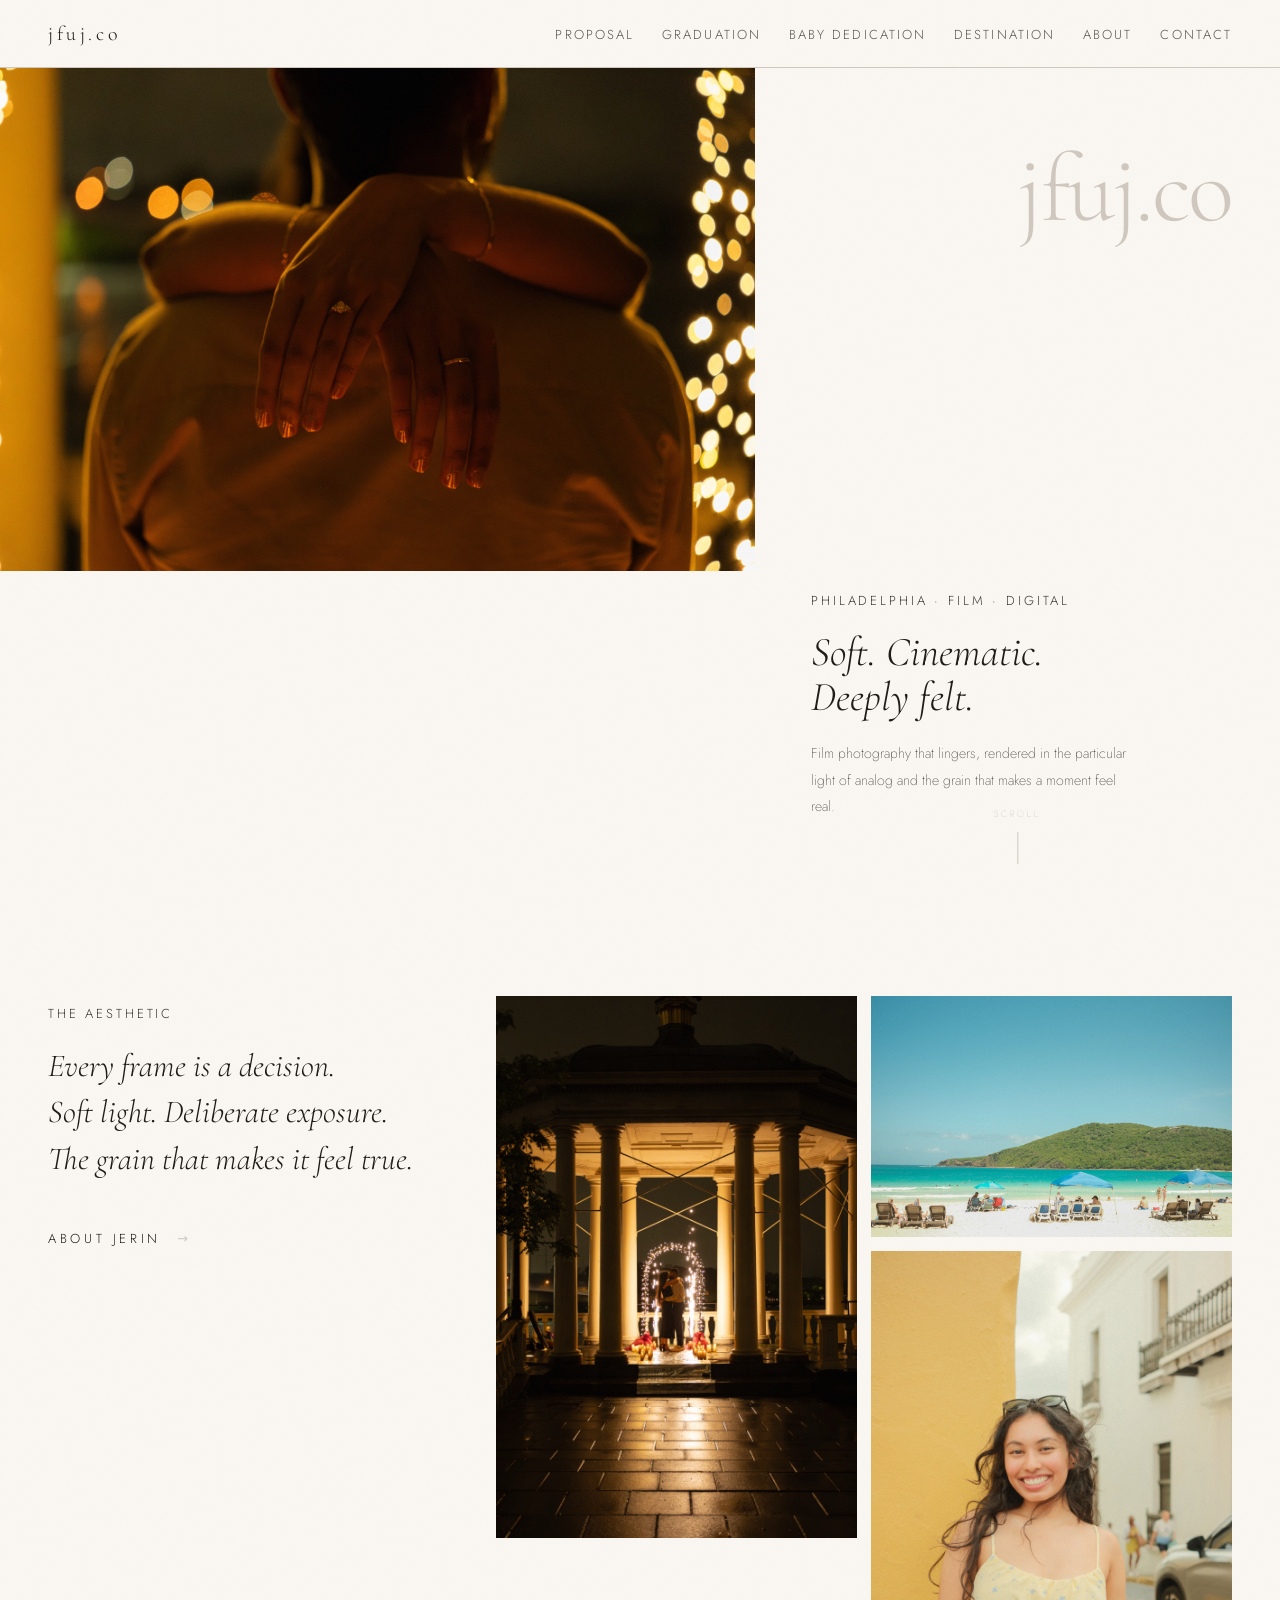
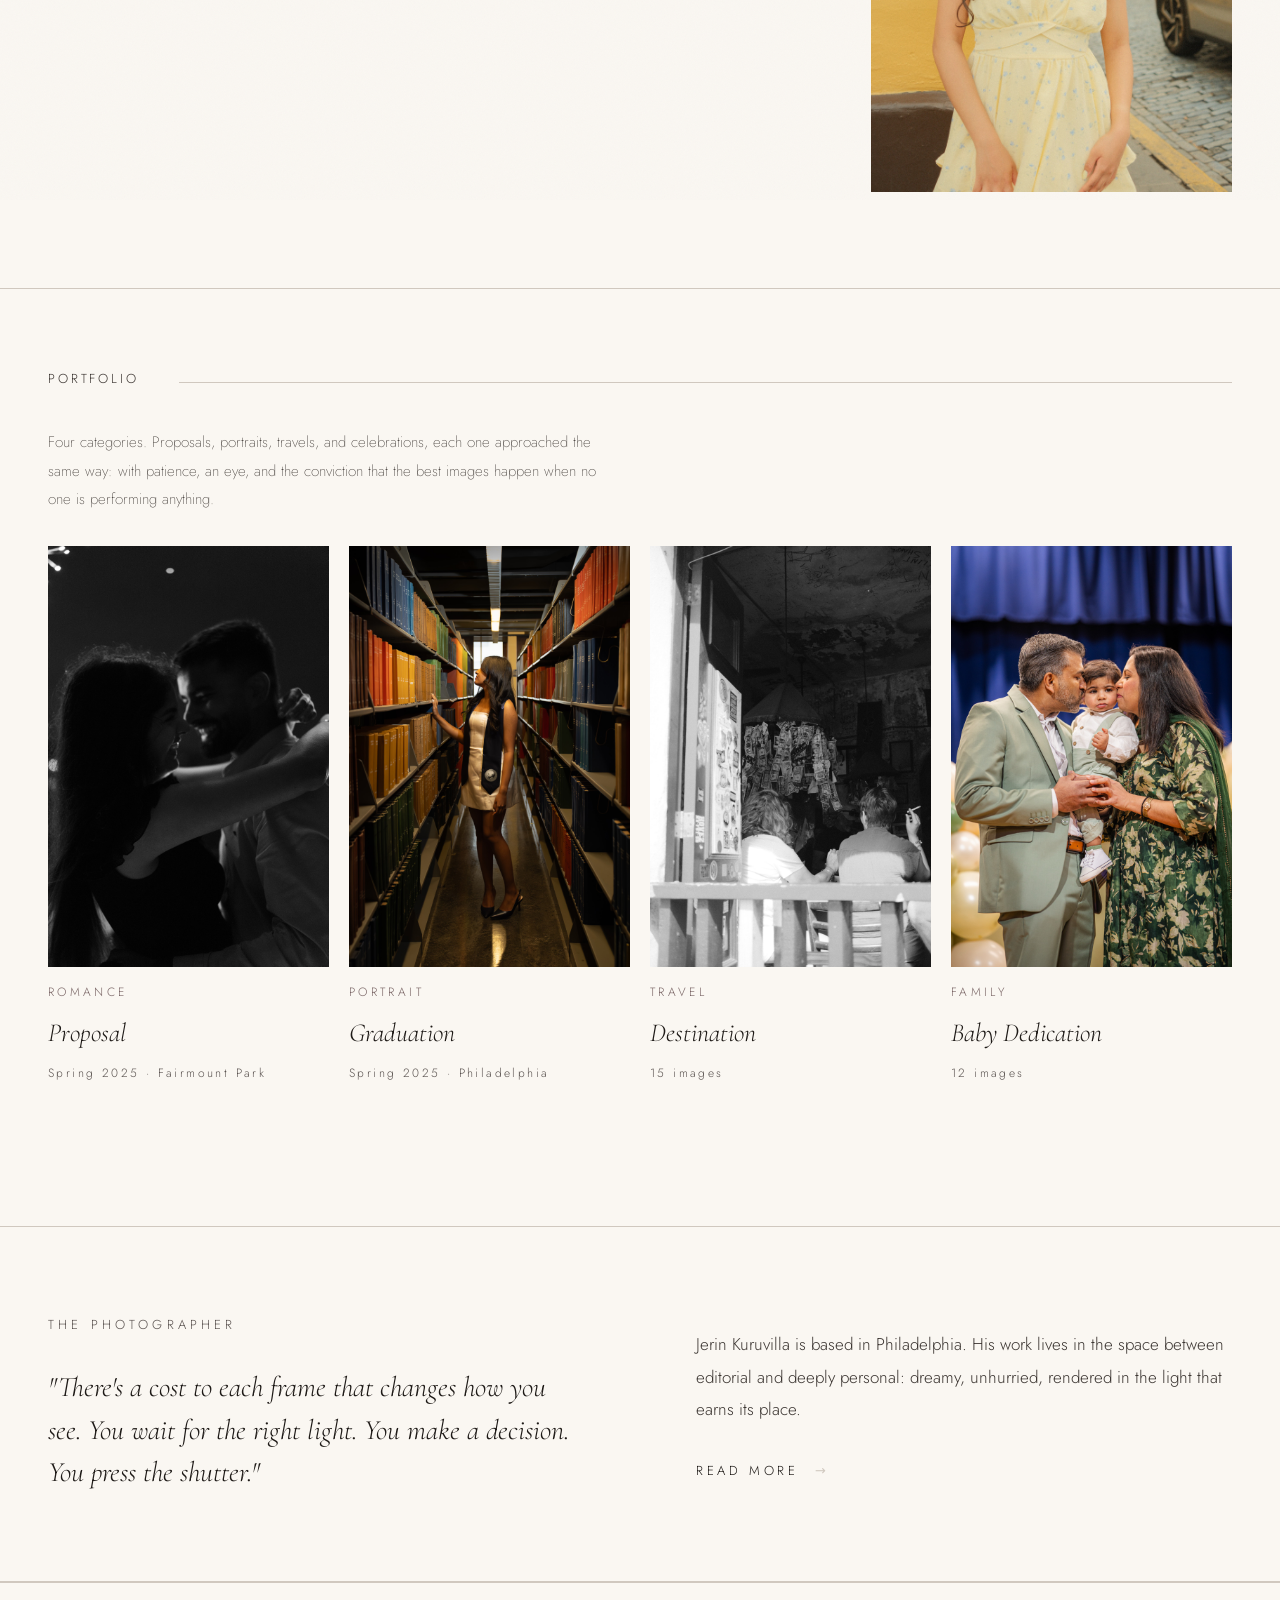
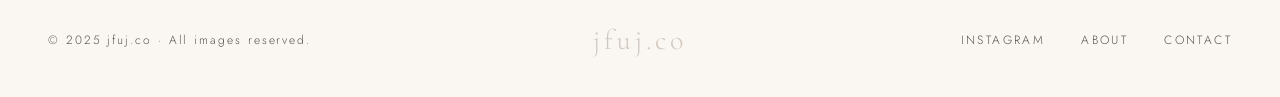
==== index.html @ 7fb25325 "SEO, responsiveness, nav order, and deployment fixes - Added meta descriptions, Open Graph, and Twit" ====
<!DOCTYPE html>
<html lang="en">
<head>
    <meta charset="UTF-8">
    <meta name="viewport" content="width=device-width, initial-scale=1.0">
    <title>Jerin Kuruvilla · Film Photographer | Philadelphia, PA</title>
    <meta name="description" content="Philadelphia film photographer specializing in proposals, graduations, and destination photography. Soft light, deliberate exposure, images that feel real.">
    <meta name="author" content="Jerin Kuruvilla">
    <meta name="google-site-verification" content="DOVpfe9RFmVkWUYlRKNhO_14vfUunu2iF62yrrr3nvA">
    <link rel="canonical" href="https://jfuj.org/">
    <!-- Open Graph -->
    <meta property="og:type" content="website">
    <meta property="og:url" content="https://jfuj.org/">
    <meta property="og:title" content="Jerin Kuruvilla · Film Photographer | Philadelphia, PA">
    <meta property="og:description" content="Philadelphia film photographer specializing in proposals, graduations, and destination photography. Soft light, deliberate exposure, images that feel real.">
    <meta property="og:image" content="https://jfuj.org/images/Portfolio/proposal/DSCF1253.jpg">
    <!-- Twitter Card -->
    <meta name="twitter:card" content="summary_large_image">
    <meta name="twitter:title" content="Jerin Kuruvilla · Film Photographer | Philadelphia, PA">
    <meta name="twitter:description" content="Philadelphia film photographer specializing in proposals, graduations, and destination photography.">
    <meta name="twitter:image" content="https://jfuj.org/images/Portfolio/proposal/DSCF1253.jpg">
    <!-- LocalBusiness Schema -->
    <script type="application/ld+json">
    {
      "@context": "https://schema.org",
      "@type": "LocalBusiness",
      "name": "jfuj — Jerin Kuruvilla Photography",
      "description": "Film photographer based in Philadelphia specializing in proposals, graduations, portraits, and destination photography.",
      "url": "https://jfuj.org",
      "image": "https://jfuj.org/images/Portfolio/proposal/DSCF1253.jpg",
      "address": {
        "@type": "PostalAddress",
        "addressLocality": "Philadelphia",
        "addressRegion": "PA",
        "addressCountry": "US"
      },
      "areaServed": ["Philadelphia", "New York City", "Pennsylvania", "New Jersey"],
      "priceRange": "$$",
      "sameAs": ["https://www.instagram.com/jfuj.co"]
    }
    </script>
    <link rel="preconnect" href="https://fonts.googleapis.com">
    <link rel="preconnect" href="https://fonts.gstatic.com" crossorigin>
    <link href="https://fonts.googleapis.com/css2?family=Cormorant+Garamond:ital,wght@0,300;0,400;1,300;1,400;1,500&family=Jost:wght@100;200;300&display=swap" rel="stylesheet">
    <link rel="stylesheet" href="style.css">
    <style>
        .home-hero {
            height: calc(100dvh - var(--nav-h));
            min-height: 560px;
            display: grid;
            grid-template-columns: 59% 41%;
            overflow: hidden;
        }

        .home-hero-img { overflow: hidden; position: relative; }

        .home-hero-img img {
            width: 100%;
            height: auto;
            display: block;
        }

        .home-hero-side {
            position: relative;
            display: flex;
            flex-direction: column;
            justify-content: flex-end;
            padding: 0 3.5rem 5rem;
            gap: 1.25rem;
            background: var(--bg);
        }

        .home-hero-ghost {
            position: absolute;
            top: 5rem; right: 3rem;
            font-family: var(--serif);
            font-weight: 300;
            font-size: clamp(4.5rem,7.5vw,7.5rem);
            line-height: .88;
            color: var(--sep);
            user-select: none;
            pointer-events: none;
            letter-spacing: -.02em;
            text-align: right;
        }

        .home-tag {
            font-family: var(--sans);
            font-weight: 300;
            font-size: .8125rem;
            letter-spacing: .22em;
            text-transform: uppercase;
            color: var(--text-mid);
        }

        .home-headline {
            font-family: var(--serif);
            font-weight: 300;
            font-style: italic;
            font-size: clamp(2rem,3.2vw,3.5rem);
            line-height: 1.1;
            color: var(--text);
        }

        .home-subline {
            font-family: var(--sans);
            font-weight: 200;
            font-size: .875rem;
            line-height: 1.9;
            color: var(--text-mid);
            max-width: 320px;
        }

        .home-hero-scroll {
            position: absolute;
            bottom: 2.25rem; left: 50%;
            transform: translateX(-50%);
            font-family: var(--sans);
            font-weight: 100;
            font-size: .5625rem;
            letter-spacing: .34em;
            text-transform: uppercase;
            color: var(--text-faint);
            display: flex;
            flex-direction: column;
            align-items: center;
            gap: .75rem;
            white-space: nowrap;
        }

        .home-hero-scroll::after {
            content: '';
            display: block;
            width: 1px; height: 2rem;
            background: var(--sep);
            animation: scrollLine 2s ease-in-out infinite;
        }

        /* Style statement band */
        .style-band {
            display: grid;
            grid-template-columns: 1fr 2fr;
            gap: 5rem;
            padding: 6rem var(--gutter);
            border-bottom: 1px solid var(--sep);
        }

        .style-band-left {
            display: flex;
            flex-direction: column;
            gap: 1.25rem;
            padding-top: .5rem;
        }

        .style-band-label {
            font-family: var(--sans);
            font-weight: 300;
            font-size: .8125rem;
            letter-spacing: .22em;
            text-transform: uppercase;
            color: var(--text-mid);
        }

        .style-band-statement {
            font-family: var(--serif);
            font-weight: 300;
            font-style: italic;
            font-size: clamp(1.5rem,2.5vw,2.375rem);
            line-height: 1.45;
            color: var(--text);
        }

        .style-band-right {
            display: grid;
            grid-template-columns: 1fr 1fr;
            grid-template-rows: auto auto;
            gap: .875rem;
        }

        .style-band-img { overflow: hidden; cursor: pointer; }

        .style-band-img img {
            width: 100%;
            height: auto;
            display: block;
            transition: transform 1.8s cubic-bezier(.25,.46,.45,.94);
        }

        .style-band-img:hover img {
            transform: scale(1.03);
        }

        .style-band-img-tall { grid-row: 1/3; }
        .style-band-img-sq   { }

        /* Section heading */
        .section-heading {
            display: flex;
            align-items: baseline;
            gap: 2.5rem;
            padding: 5rem var(--gutter) 2.5rem;
        }

        .section-heading-label {
            font-family: var(--sans);
            font-weight: 300;
            font-size: .8125rem;
            letter-spacing: .22em;
            text-transform: uppercase;
            color: var(--text-mid);
            flex-shrink: 0;
        }

        .section-heading-rule { flex: 1; height: 1px; background: var(--sep); }

        .portfolio-intro {
            padding: 0 var(--gutter) 2rem;
        }

        .portfolio-intro p {
            font-family: var(--sans);
            font-weight: 200;
            font-size: .9375rem;
            line-height: 1.9;
            color: var(--text-mid);
            max-width: 560px;
        }

        @media (max-width: 960px) {
            .home-hero { grid-template-columns: 1fr; grid-template-rows: 58dvh auto; height: auto; min-height: auto; }
            .home-hero-ghost, .home-hero-scroll { display: none; }
            .home-hero-side { padding: 2.5rem 2rem 3rem; position: static; }
            .style-band { grid-template-columns: 1fr; gap: 2rem; padding: 4rem var(--gutter); }
            .style-band-right { grid-template-columns: 1fr 1fr; gap: .5rem; }
            .style-band-img-tall { grid-row: auto; }
            .section-heading { padding: 3rem var(--gutter) 1.5rem; }
            .portfolio-intro { padding: 0 var(--gutter) 1.25rem; }
            .portfolio-grid { padding: 0 var(--gutter) 4rem; }
        }

        @media (max-width: 600px) {
            .home-hero { grid-template-rows: 55dvh auto; }
            .style-band-right { grid-template-columns: 1fr; }
            .style-band-statement { font-size: clamp(1.25rem, 5vw, 1.75rem); }
            .section-heading { padding: 2rem var(--gutter) 1rem; gap: 1.25rem; }
            .portfolio-intro { padding: 0 var(--gutter) 1rem; }
        }
    </style>
</head>
<body>

<div class="grain" aria-hidden="true"></div>

<!-- Mobile nav overlay -->
<div class="nav-overlay" id="navOverlay" aria-hidden="true">
    <a href="index.html">Home</a>
    <a href="proposal-ryan-anusha.html">Proposal</a>
    <a href="graduation-sara.html">Graduation</a>
    <a href="blog-baby-dedication.html">Baby Dedication</a>
    <a href="blog-destination.html">Destination</a>
    <a href="about.html">About</a>
    <a href="contact.html">Contact</a>
</div>

<div class="page">

    <!-- NAV -->
    <nav class="nav" aria-label="Site navigation">
        <a href="index.html" class="nav-logo">jfuj.co</a>
        <ul class="nav-links">
            <li><a href="proposal-ryan-anusha.html">Proposal</a></li>
            <li><a href="graduation-sara.html">Graduation</a></li>
            <li><a href="blog-baby-dedication.html">Baby Dedication</a></li>
            <li><a href="blog-destination.html">Destination</a></li>
            <li><a href="about.html">About</a></li>
            <li><a href="contact.html">Contact</a></li>
        </ul>
        <button class="nav-hamburger" id="hamburger" aria-label="Open menu" aria-expanded="false">
            <span></span><span></span><span></span>
        </button>
    </nav>

    <main>

        <!-- HERO -->
        <section class="home-hero">
            <div class="home-hero-img">
                <img
                    src="images/Portfolio/proposal/DSCF1253.jpg"
                    alt="Soft cinematic film photography by jfuj"
                    loading="eager"
                >
            </div>
            <div class="home-hero-side">
                <div class="home-hero-ghost" aria-hidden="true">jfuj.co</div>
                <span class="home-tag">Philadelphia · Film · Digital</span>
                <h1 class="home-headline">
                    Soft. Cinematic.<br>
                    Deeply felt.
                </h1>
                <p class="home-subline">
                    Film photography that lingers, rendered in the particular light of analog and the grain that makes a moment feel real.
                </p>
                <div class="home-hero-scroll" aria-hidden="true">Scroll</div>
            </div>
        </section>

        <!-- STYLE STATEMENT -->
        <section class="style-band reveal">
            <div class="style-band-left">
                <span class="style-band-label">The Aesthetic</span>
                <p class="style-band-statement">
                    Every frame is a decision.<br>
                    Soft light. Deliberate exposure.<br>
                    The grain that makes it feel true.
                </p>
                <div style="margin-top: 1.5rem;">
                    <a href="about.html" class="about-strip-cta">About Jerin</a>
                </div>
            </div>
            <div class="style-band-right">
                <div class="style-band-img style-band-img-tall">
                    <img src="images/Portfolio/proposal/DSCF0479.jpg" alt="Soft cinematic portrait" loading="lazy">
                </div>
                <div class="style-band-img style-band-img-sq">
                    <img src="images/Portfolio/Destination/DSCF8646.jpg" alt="Film grain portrait" loading="lazy">
                </div>
                <div class="style-band-img style-band-img-sq">
                    <img src="images/Portfolio/Destination/DSCF8215.jpg" alt="Destination photography" loading="lazy">
                </div>
            </div>
        </section>

        <!-- PORTFOLIO GRID -->
        <div class="section-heading reveal">
            <span class="section-heading-label">Portfolio</span>
            <div class="section-heading-rule"></div>
        </div>

        <div class="portfolio-intro reveal">
            <p>Four categories. Proposals, portraits, travels, and celebrations, each one approached the same way: with patience, an eye, and the conviction that the best images happen when no one is performing anything.</p>
        </div>

        <div class="portfolio-grid" id="stories">
            <a href="proposal-ryan-anusha.html" class="portfolio-card reveal">
                <div class="portfolio-card-img">
                    <img src="images/Portfolio/proposal/DSCF0677.jpg" alt="Proposal, Ryan and Anusha" loading="lazy">
                </div>
                <span class="portfolio-card-label">Romance</span>
                <span class="portfolio-card-name">Proposal</span>
                <span class="portfolio-card-count">Spring 2025 · Fairmount Park</span>
            </a>
            <a href="graduation-sara.html" class="portfolio-card reveal">
                <div class="portfolio-card-img">
                    <img src="images/Portfolio/graduation/DSCF9671.jpg" alt="Graduation, Sara" loading="lazy">
                </div>
                <span class="portfolio-card-label">Portrait</span>
                <span class="portfolio-card-name">Graduation</span>
                <span class="portfolio-card-count">Spring 2025 · Philadelphia</span>
            </a>
            <a href="blog-destination.html" class="portfolio-card reveal">
                <div class="portfolio-card-img">
                    <img src="images/Portfolio/Destination/DSCF8236.jpg" alt="Destination photography" loading="lazy">
                </div>
                <span class="portfolio-card-label">Travel</span>
                <span class="portfolio-card-name">Destination</span>
                <span class="portfolio-card-count">15 images</span>
            </a>
            <a href="blog-baby-dedication.html" class="portfolio-card reveal">
                <div class="portfolio-card-img">
                    <img src="images/Portfolio/Baby%20Dedication/DSC09281.jpg" alt="Baby Dedication" loading="lazy">
                </div>
                <span class="portfolio-card-label">Family</span>
                <span class="portfolio-card-name">Baby Dedication</span>
                <span class="portfolio-card-count">12 images</span>
            </a>
        </div>

        <!-- ABOUT STRIP -->
        <div class="about-strip reveal">
            <div class="about-strip-left">
                <span class="about-strip-eyebrow">The Photographer</span>
                <p class="about-strip-quote">
                    "There's a cost to each frame that changes how you see. You wait for the right light. You make a decision. You press the shutter."
                </p>
            </div>
            <div class="about-strip-right">
                <p class="about-strip-body">
                    Jerin Kuruvilla is based in Philadelphia. His work lives in the space between editorial and deeply personal: dreamy, unhurried, rendered in the light that earns its place.
                </p>
                <a href="about.html" class="about-strip-cta">Read more</a>
            </div>
        </div>

    </main>

    <!-- FOOTER -->
    <footer>
        <span class="footer-copy">© 2025 jfuj.co · All images reserved.</span>
        <a href="index.html" class="footer-wordmark">jfuj.co</a>
        <div class="footer-links">
            <a href="https://www.instagram.com/jfuj.co" target="_blank" rel="noopener">Instagram</a>
            <a href="about.html">About</a>
            <a href="contact.html">Contact</a>
        </div>
    </footer>

</div><!-- /.page -->

<script>
    const hamburger = document.getElementById('hamburger');
    const overlay   = document.getElementById('navOverlay');
    hamburger.addEventListener('click', () => {
        const open = hamburger.classList.toggle('open');
        overlay.classList.toggle('open', open);
        hamburger.setAttribute('aria-expanded', open);
        overlay.setAttribute('aria-hidden', !open);
        document.body.style.overflow = open ? 'hidden' : '';
    });
    overlay.querySelectorAll('a').forEach(a => a.addEventListener('click', () => {
        hamburger.classList.remove('open');
        overlay.classList.remove('open');
        hamburger.setAttribute('aria-expanded', false);
        overlay.setAttribute('aria-hidden', true);
        document.body.style.overflow = '';
    }));

    const reveals = document.querySelectorAll('.reveal');
    const observer = new IntersectionObserver(
        entries => entries.forEach(e => {
            if (e.isIntersecting) { e.target.classList.add('visible'); observer.unobserve(e.target); }
        }),
        { threshold: 0.06 }
    );
    reveals.forEach(el => observer.observe(el));

</script>

</body>
</html>
---- style.css ----
/* ════════════════════════════════════════════
   jfuj.co — Shared Stylesheet
   ════════════════════════════════════════════ */

/* ─── Reset ─── */
*, *::before, *::after { box-sizing: border-box; margin: 0; padding: 0; }

/* ─── Tokens ─── */
:root {
    --bg:         #FAF7F2;
    --text:       #1E1A17;
    --text-mid:   #3D3733;
    --text-faint: #5A5350;
    --mauve:      #7A6666;
    --sage:       #A4B09C;
    --sep:        #D0C8BF;
    --serif:      'Cormorant Garamond', Georgia, serif;
    --sans:       'Jost', system-ui, sans-serif;
    --gutter:     3rem;
    --nav-h:      68px;
}

/* ─── Base ─── */
html { scroll-behavior: smooth; }

body {
    background: var(--bg);
    color: var(--text);
    font-family: var(--sans);
    font-weight: 300;
    -webkit-font-smoothing: antialiased;
    overflow-x: hidden;
    min-height: 100dvh;
    display: flex;
    flex-direction: column;
}

img  { display: block; max-width: 100%; }
a    { color: inherit; text-decoration: none; }
main { flex: 1; }

/* ─── Film grain ─── */
.grain {
    position: fixed;
    inset: -100%;
    width: 300%; height: 300%;
    pointer-events: none;
    z-index: 9000;
    opacity: 0.03;
    background-image: url("data:image/svg+xml,%3Csvg xmlns='http://www.w3.org/2000/svg' width='300' height='300'%3E%3Cfilter id='n'%3E%3CfeTurbulence type='fractalNoise' baseFrequency='0.78' numOctaves='4' stitchTiles='stitch'/%3E%3C/filter%3E%3Crect width='300' height='300' filter='url(%23n)'/%3E%3C/svg%3E");
    background-size: 180px 180px;
    animation: grain .7s steps(2) infinite;
}

@keyframes grain {
    0%   { transform: translate(0, 0); }
    25%  { transform: translate(-4%, -3%); }
    50%  { transform: translate(3%, 4%); }
    75%  { transform: translate(-2%, 3%); }
    100% { transform: translate(4%, -2%); }
}

/* ─── Page entrance ─── */
.page {
    animation: rise 1.2s cubic-bezier(.16,1,.3,1) both;
    padding-top: var(--nav-h);
}

@keyframes rise {
    from { opacity: 0; transform: translateY(12px); }
    to   { opacity: 1; transform: translateY(0); }
}

/* ─── Scroll reveal ─── */
.reveal {
    opacity: 0;
    transform: translateY(24px);
    transition: opacity .9s ease, transform .9s cubic-bezier(.16,1,.3,1);
}
.reveal.visible { opacity: 1; transform: translateY(0); }

/* ═══════════════════════════════════
   NAVIGATION
═══════════════════════════════════ */
.nav {
    position: fixed;
    top: 0; left: 0; right: 0;
    height: var(--nav-h);
    z-index: 500;
    display: flex;
    align-items: center;
    justify-content: space-between;
    padding: 0 var(--gutter);
    background: var(--bg);
    border-bottom: 1px solid var(--sep);
}

.nav-logo {
    font-family: var(--serif);
    font-weight: 300;
    font-size: 1.25rem;
    letter-spacing: .18em;
    color: var(--text);
    z-index: 510;
    position: relative;
}

.nav-links {
    display: flex;
    gap: 1.75rem;
    list-style: none;
}

.nav-links a {
    font-family: var(--sans);
    font-weight: 300;
    font-size: .8125rem;
    letter-spacing: .16em;
    text-transform: uppercase;
    color: var(--text-faint);
    transition: color .4s ease;
}

.nav-links a:hover,
.nav-links a[aria-current="page"] { color: var(--text); }

/* Hamburger */
.nav-hamburger {
    display: none;
    flex-direction: column;
    gap: 5px;
    cursor: pointer;
    background: none;
    border: none;
    padding: 10px;
    margin: -6px;
    z-index: 510;
    position: relative;
    min-width: 44px;
    min-height: 44px;
    justify-content: center;
    align-items: center;
}

.nav-hamburger span {
    display: block;
    width: 24px;
    height: 1.5px;
    background: var(--text-mid);
    transition: all .45s cubic-bezier(.16,1,.3,1);
    transform-origin: center;
}

.nav-hamburger.open span:nth-child(1) { transform: translateY(6.5px) rotate(45deg); }
.nav-hamburger.open span:nth-child(2) { opacity: 0; transform: scaleX(0); }
.nav-hamburger.open span:nth-child(3) { transform: translateY(-6.5px) rotate(-45deg); }

/* Mobile overlay */
.nav-overlay {
    position: fixed;
    inset: 0;
    background: var(--bg);
    z-index: 450;
    display: flex;
    flex-direction: column;
    justify-content: center;
    align-items: center;
    gap: 2.5rem;
    opacity: 0;
    pointer-events: none;
    transition: opacity .5s ease;
}

.nav-overlay.open { opacity: 1; pointer-events: all; }

.nav-overlay a {
    font-family: var(--serif);
    font-weight: 300;
    font-style: italic;
    font-size: clamp(2rem,7vw,3rem);
    color: var(--text-mid);
    transition: color .4s ease;
    letter-spacing: .02em;
}

.nav-overlay a:hover { color: var(--text); }

/* ═══════════════════════════════════
   SHARED COMPONENTS
═══════════════════════════════════ */

/* Divider */
.divider {
    display: flex;
    align-items: center;
    gap: 2rem;
    padding: 5rem var(--gutter);
}

.divider-rule { flex: 1; height: 1px; background: var(--sep); }

.divider-label {
    font-family: var(--sans);
    font-weight: 300;
    font-size: .8125rem;
    letter-spacing: .32em;
    text-transform: uppercase;
    color: var(--text-faint);
    flex-shrink: 0;
}

/* Footer */
footer {
    padding: 2.5rem var(--gutter);
    display: grid;
    grid-template-columns: 1fr auto 1fr;
    align-items: center;
    border-top: 1px solid var(--sep);
}

.footer-copy {
    font-family: var(--sans);
    font-weight: 300;
    font-size: .75rem;
    letter-spacing: .16em;
    color: var(--text-faint);
}

.footer-wordmark {
    font-family: var(--serif);
    font-weight: 300;
    font-size: 1.75rem;
    letter-spacing: .14em;
    color: var(--sep);
    text-align: center;
}

.footer-links {
    display: flex;
    justify-content: flex-end;
    gap: 2.25rem;
}

.footer-links a {
    font-family: var(--sans);
    font-weight: 300;
    font-size: .75rem;
    letter-spacing: .2em;
    text-transform: uppercase;
    color: var(--text-faint);
    transition: color .4s ease;
    padding: .5rem .25rem;
    margin: -.5rem -.25rem;
}

.footer-links a:hover { color: var(--text-mid); }

/* ═══════════════════════════════════
   HOME — HERO
═══════════════════════════════════ */
.hero {
    height: calc(100dvh - var(--nav-h));
    min-height: 540px;
    display: grid;
    grid-template-columns: 59% 41%;
}

.hero-img { overflow: hidden; position: relative; }

.hero-img img {
    width: 100%;
    height: auto;
    display: block;
}

.hero-side {
    position: relative;
    display: flex;
    flex-direction: column;
    justify-content: flex-end;
    padding: 0 3.5rem 4.5rem;
    gap: 1rem;
}

.hero-ghost {
    position: absolute;
    top: 5.5rem; right: 3rem;
    font-family: var(--serif);
    font-weight: 300;
    font-size: clamp(5rem,8vw,8rem);
    line-height: .85;
    color: var(--sep);
    user-select: none;
    pointer-events: none;
    letter-spacing: -.02em;
    text-align: right;
}

.hero-ghost small {
    display: block;
    font-family: var(--sans);
    font-weight: 300;
    font-size: .75rem;
    letter-spacing: .24em;
    text-transform: uppercase;
    color: var(--text-faint);
    margin-top: .625rem;
    text-align: right;
}

.hero-eyebrow {
    font-family: var(--sans);
    font-weight: 300;
    font-size: .8125rem;
    letter-spacing: .28em;
    text-transform: uppercase;
    color: var(--text-faint);
}

.hero-title {
    font-family: var(--serif);
    font-weight: 300;
    font-style: italic;
    font-size: clamp(2.25rem,3.5vw,3.75rem);
    line-height: 1.08;
    color: var(--text);
}

.hero-caption {
    font-family: var(--sans);
    font-weight: 300;
    font-size: .8125rem;
    letter-spacing: .22em;
    text-transform: uppercase;
    color: var(--text-faint);
    line-height: 2.1;
}

/* Animated scroll indicator */
.hero-scroll {
    position: absolute;
    bottom: 2.5rem; left: 50%;
    transform: translateX(-50%);
    font-family: var(--sans);
    font-weight: 300;
    font-size: .75rem;
    letter-spacing: .28em;
    text-transform: uppercase;
    color: var(--text-faint);
    display: flex;
    flex-direction: column;
    align-items: center;
    gap: .75rem;
}

.hero-scroll::after {
    content: '';
    display: block;
    width: 1px; height: 2rem;
    background: var(--sep);
    animation: scrollLine 2s ease-in-out infinite;
}

@keyframes scrollLine {
    0%   { transform: scaleY(0); transform-origin: top; }
    49%  { transform: scaleY(1); transform-origin: top; }
    50%  { transform: scaleY(1); transform-origin: bottom; }
    100% { transform: scaleY(0); transform-origin: bottom; }
}

/* ═══════════════════════════════════
   HOME — EDITORIAL GRID
═══════════════════════════════════ */
.editorial { padding: 0 var(--gutter) 8rem; }

.ed-grid {
    display: grid;
    grid-template-columns: repeat(12, 1fr);
    grid-template-rows: auto auto;
    gap: 1rem;
    align-items: stretch;
}

.ed-img {
    overflow: hidden;
    cursor: pointer;
}

.ed-img img {
    width: 100%;
    height: auto;
    display: block;
    transition: transform 1.8s cubic-bezier(.25,.46,.45,.94);
}

.ed-img:hover img {
    transform: scale(1.03);
}

.ed-a { grid-column: 1/9;  grid-row: 1; }
.ed-b { grid-column: 9/13; grid-row: 1/3; }
.ed-c { grid-column: 5/9;  grid-row: 2; }

.ed-text {
    grid-column: 1/5;
    grid-row: 2;
    display: flex;
    flex-direction: column;
    justify-content: center;
    padding: 2rem 2.5rem 2rem 0;
}

.ed-label {
    font-family: var(--sans);
    font-weight: 300;
    font-size: .8125rem;
    letter-spacing: .3em;
    text-transform: uppercase;
    color: var(--mauve);
    margin-bottom: 1.125rem;
}

.ed-title {
    font-family: var(--serif);
    font-weight: 300;
    font-style: italic;
    font-size: 1.875rem;
    line-height: 1.3;
    color: var(--text);
    margin-bottom: 1.125rem;
}

.ed-body {
    font-family: var(--sans);
    font-weight: 300;
    font-size: 1rem;
    line-height: 1.9;
    color: var(--text-mid);
}

/* ═══════════════════════════════════
   HOME — STORIES
═══════════════════════════════════ */
.stories { padding: 0 var(--gutter) 9rem; }

.stories-grid {
    display: grid;
    grid-template-columns: 1fr 1fr;
    gap: 4rem;
    align-items: start;
}

.story-card {
    display: flex;
    flex-direction: column;
    gap: 1.25rem;
}

.story-card-img {
    overflow: hidden;
    position: relative;
}

.story-card-img img {
    width: 100%;
    height: auto;
    display: block;
    transition: transform 1.8s cubic-bezier(.25,.46,.45,.94);
}

.story-card:hover .story-card-img img { transform: scale(1.04); }

.story-card-meta {
    display: flex;
    justify-content: space-between;
    align-items: baseline;
    padding-top: .25rem;
}

.story-card-cat {
    font-family: var(--sans);
    font-weight: 300;
    font-size: .8125rem;
    letter-spacing: .28em;
    text-transform: uppercase;
    color: var(--mauve);
}

.story-card-date {
    font-family: var(--sans);
    font-weight: 300;
    font-size: .8125rem;
    letter-spacing: .16em;
    color: var(--text-faint);
}

.story-card-title {
    font-family: var(--serif);
    font-weight: 300;
    font-style: italic;
    font-size: 2rem;
    line-height: 1.2;
    color: var(--text);
}

.story-card-excerpt {
    font-family: var(--sans);
    font-weight: 300;
    font-size: 1rem;
    line-height: 1.9;
    color: var(--text-mid);
}

.story-card-link {
    font-family: var(--sans);
    font-weight: 300;
    font-size: .8125rem;
    letter-spacing: .24em;
    text-transform: uppercase;
    color: var(--text-faint);
    display: inline-flex;
    align-items: center;
    gap: .625rem;
    margin-top: .25rem;
    transition: color .5s ease;
}

.story-card-link::after {
    content: '→';
    font-size: .875rem;
    transition: transform .5s cubic-bezier(.25,.46,.45,.94);
}

.story-card:hover .story-card-link { color: var(--text-mid); }
.story-card:hover .story-card-link::after { transform: translateX(5px); }

/* ═══════════════════════════════════
   HOME — ABOUT STRIP
═══════════════════════════════════ */
.about-strip {
    border-top: 1px solid var(--sep);
    border-bottom: 1px solid var(--sep);
    display: grid;
    grid-template-columns: 1fr 1fr;
    gap: 7rem;
    padding: 5.5rem var(--gutter);
}

.about-strip-left {
    display: flex;
    flex-direction: column;
    justify-content: center;
}

.about-strip-eyebrow {
    font-family: var(--sans);
    font-weight: 300;
    font-size: .8125rem;
    letter-spacing: .32em;
    text-transform: uppercase;
    color: var(--text-faint);
    margin-bottom: 2rem;
}

.about-strip-quote {
    font-family: var(--serif);
    font-weight: 300;
    font-style: italic;
    font-size: clamp(1.5rem,2.2vw,2.25rem);
    line-height: 1.5;
    color: var(--text);
}

.about-strip-right {
    display: flex;
    flex-direction: column;
    justify-content: center;
    gap: 2.25rem;
}

.about-strip-body {
    font-family: var(--sans);
    font-weight: 300;
    font-size: 1.0625rem;
    line-height: 1.9;
    color: var(--text-mid);
}

.about-strip-cta {
    font-family: var(--sans);
    font-weight: 300;
    font-size: .8125rem;
    letter-spacing: .28em;
    text-transform: uppercase;
    color: var(--text);
    display: inline-flex;
    align-items: center;
    gap: 1rem;
    transition: gap .6s cubic-bezier(.25,.46,.45,.94);
}

.about-strip-cta::after {
    content: '→';
    letter-spacing: 0;
    color: var(--sep);
    transition: color .5s ease;
}

.about-strip-cta:hover { gap: 1.5rem; }
.about-strip-cta:hover::after { color: var(--text-faint); }

/* ═══════════════════════════════════
   STORY PAGE
═══════════════════════════════════ */

/* Hero */
.story-hero {
    overflow: hidden;
    position: relative;
}

.story-hero img {
    width: 100%;
    height: auto;
    display: block;
}

.story-hero::after {
    content: '';
    position: absolute;
    inset: 0;
    background: linear-gradient(to bottom, transparent 45%, rgba(28,23,19,.5) 100%);
    pointer-events: none;
}

.story-hero-overlay {
    position: absolute;
    bottom: 0; left: 0; right: 0;
    z-index: 2;
    padding: var(--gutter) var(--gutter) 3rem;
    display: flex;
    justify-content: space-between;
    align-items: flex-end;
    gap: 2rem;
}

.story-hero-title {
    font-family: var(--serif);
    font-weight: 300;
    font-style: italic;
    font-size: clamp(2.5rem,5vw,4.75rem);
    line-height: 1.08;
    color: #fff;
    text-shadow: 0 2px 24px rgba(0,0,0,.18);
}

.story-hero-meta {
    font-family: var(--sans);
    font-weight: 300;
    font-size: .875rem;
    letter-spacing: .2em;
    text-transform: uppercase;
    color: rgba(255,255,255,.8);
    text-align: right;
    line-height: 2;
    flex-shrink: 0;
}

/* Essay container */
.essay {
    padding: 0 var(--gutter);
    max-width: 1440px;
    margin: 0 auto;
}

.essay-intro {
    padding: 5rem 0 2rem;
    max-width: 620px;
}

.essay-intro-label {
    font-family: var(--sans);
    font-weight: 300;
    font-size: .8125rem;
    letter-spacing: .34em;
    text-transform: uppercase;
    color: var(--mauve);
    margin-bottom: 1.5rem;
    display: block;
}

.essay-intro-text {
    font-family: var(--serif);
    font-weight: 300;
    font-style: italic;
    font-size: clamp(1.125rem, 4vw, 1.5rem);
    line-height: 1.75;
    color: var(--text-mid);
}

/* Essay layout primitives */
.essay-section { padding: 1.5rem 0; }

/* Text block */
.essay-text {
    max-width: 560px;
    padding: 2.5rem 0;
}

.essay-text p {
    font-family: var(--sans);
    font-weight: 300;
    font-size: 1.0625rem;
    line-height: 2.05;
    color: var(--text-mid);
    margin-bottom: 1.25em;
}

.essay-text p:last-child { margin-bottom: 0; }

/* Image wrapper */
.essay-img {
    overflow: hidden;
    cursor: pointer;
    position: relative;
}

.essay-img img {
    width: 100%;
    height: auto;
    display: block;
    transition: transform 1.8s cubic-bezier(.25,.46,.45,.94);
}

.essay-img:hover img {
    transform: scale(1.02);
}

/* Full-width */
.essay-full .essay-img {
}

/* Side-by-side pair */
.essay-pair {
    display: grid;
    grid-template-columns: 1fr 1fr;
    gap: .875rem;
}

.essay-pair .essay-img {
}

/* Feature: big + small (portrait pair, unequal) */
.essay-feature {
    display: grid;
    grid-template-columns: 61% 39%;
    gap: .875rem;
}

.essay-feature-r {
    display: grid;
    grid-template-columns: 39% 61%;
    gap: .875rem;
}

.essay-feature .essay-img,
.essay-feature-r .essay-img {
}

/* Single centered */
.essay-single {
    display: flex;
    justify-content: center;
}

.essay-single .essay-img {
    width: 62%;
}

.essay-single.landscape .essay-img {
    width: 78%;
}

/* Caption */
.essay-cap {
    font-family: var(--sans);
    font-weight: 300;
    font-size: .75rem;
    letter-spacing: .2em;
    color: var(--text-faint);
    padding-top: .625rem;
}

/* Story bottom nav */
.story-nav {
    display: flex;
    justify-content: space-between;
    align-items: center;
    padding: 4rem var(--gutter) 5rem;
    border-top: 1px solid var(--sep);
    margin-top: 5rem;
}

.story-nav-link {
    display: flex;
    flex-direction: column;
    gap: .5rem;
    min-height: 44px;
    justify-content: center;
}

.story-nav-link span {
    font-family: var(--sans);
    font-weight: 300;
    font-size: .8125rem;
    letter-spacing: .26em;
    text-transform: uppercase;
    color: var(--text-faint);
}

.story-nav-link strong {
    font-family: var(--serif);
    font-weight: 300;
    font-style: italic;
    font-size: clamp(1rem, 3.5vw, 1.375rem);
    color: var(--text);
}

.story-nav-center {
    font-family: var(--serif);
    font-weight: 300;
    font-size: 1.375rem;
    letter-spacing: .12em;
    color: var(--sep);
}

/* ═══════════════════════════════════
   ABOUT PAGE
═══════════════════════════════════ */

.about-photo {
    overflow: hidden;
}

.about-photo img {
    width: 100%;
    height: auto;
    display: block;
}

.about-body {
    display: grid;
    grid-template-columns: 1fr 1.5fr;
    gap: 5rem;
    padding: 5rem var(--gutter) 7rem;
}

.about-page-eyebrow {
    font-family: var(--sans);
    font-weight: 300;
    font-size: .8125rem;
    letter-spacing: .34em;
    text-transform: uppercase;
    color: var(--mauve);
    margin-bottom: 2rem;
    display: block;
}

.about-page-name {
    font-family: var(--serif);
    font-weight: 300;
    font-size: clamp(2.5rem,4vw,4rem);
    line-height: 1.05;
    color: var(--text);
    margin-bottom: 1rem;
}

.about-page-sub {
    font-family: var(--sans);
    font-weight: 300;
    font-size: .875rem;
    letter-spacing: .22em;
    text-transform: uppercase;
    color: var(--text-faint);
    margin-bottom: 3.5rem;
    padding-bottom: 3.5rem;
    border-bottom: 1px solid var(--sep);
}

.about-page-essay p {
    font-family: var(--sans);
    font-weight: 300;
    font-size: 1.0625rem;
    line-height: 2.1;
    color: var(--text-mid);
    margin-bottom: 1.5rem;
}

.about-page-essay p:last-child { margin-bottom: 0; }

.about-page-gear {
    margin-top: 3.5rem;
    padding-top: 3rem;
    border-top: 1px solid var(--sep);
}

.about-page-gear-label {
    font-family: var(--sans);
    font-weight: 300;
    font-size: .8125rem;
    letter-spacing: .32em;
    text-transform: uppercase;
    color: var(--text-faint);
    margin-bottom: 1.25rem;
    display: block;
}

.about-page-gear-list {
    font-family: var(--serif);
    font-weight: 300;
    font-style: italic;
    font-size: 1.25rem;
    line-height: 1.9;
    color: var(--text-mid);
}

/* ═══════════════════════════════════
   CONTACT PAGE
═══════════════════════════════════ */
.contact-page {
    min-height: 100dvh;
    display: flex;
    flex-direction: column;
    justify-content: center;
    align-items: center;
    text-align: center;
    padding: 8rem var(--gutter) 6rem;
}

.contact-eyebrow {
    font-family: var(--sans);
    font-weight: 300;
    font-size: .875rem;
    letter-spacing: .34em;
    text-transform: uppercase;
    color: var(--text-faint);
    margin-bottom: 3rem;
    display: block;
}

.contact-title {
    font-family: var(--serif);
    font-weight: 300;
    font-style: italic;
    font-size: clamp(2rem,4vw,3.75rem);
    line-height: 1.2;
    color: var(--text);
    margin-bottom: 2rem;
    max-width: 640px;
}

.contact-message {
    font-family: var(--sans);
    font-weight: 300;
    font-size: 1.0625rem;
    line-height: 1.9;
    color: var(--text-mid);
    max-width: 440px;
    margin-bottom: 3.5rem;
}

.contact-handle {
    font-family: var(--serif);
    font-weight: 300;
    font-style: italic;
    font-size: clamp(2rem,3.5vw,3rem);
    color: var(--text);
    letter-spacing: .02em;
    display: inline-block;
    position: relative;
    transition: color .6s ease, letter-spacing .6s cubic-bezier(.25,.46,.45,.94);
}

.contact-handle::after {
    content: '';
    position: absolute;
    bottom: -2px; left: 0; right: 0;
    height: 1px;
    background: var(--sep);
    transform: scaleX(0);
    transform-origin: left;
    transition: transform .7s cubic-bezier(.25,.46,.45,.94);
}

.contact-handle:hover { color: var(--mauve); letter-spacing: .04em; }
.contact-handle:hover::after { transform: scaleX(1); }

.contact-handle-sub {
    margin-top: 1.25rem;
    font-family: var(--sans);
    font-weight: 300;
    font-size: .875rem;
    letter-spacing: .28em;
    text-transform: uppercase;
    color: var(--text-faint);
    display: block;
}

/* ═══════════════════════════════════
   RESPONSIVE — tablet (≤ 960px)
═══════════════════════════════════ */
@media (max-width: 960px) {
    :root { --gutter: 2rem; }

    /* Nav collapses to hamburger */
    .nav-links { display: none; }
    .nav-hamburger { display: flex; }

    /* Hero stacks */
    .hero {
        grid-template-columns: 1fr;
        grid-template-rows: 60dvh auto;
        height: auto;
        min-height: auto;
    }
    .hero-ghost, .hero-scroll { display: none; }
    .hero-side { padding: 2.5rem 2rem 3rem; gap: .875rem; position: static; }

    /* Editorial grid flattens */
    .ed-grid { grid-template-columns: 1fr 1fr; }
    .ed-a   { grid-column: 1/3; grid-row: 1; }
    .ed-b   { grid-column: 1/3; grid-row: 3; }
    .ed-text { grid-column: 1/3; grid-row: 2; padding: 1.5rem 0; }
    .ed-c   { grid-column: 1/3; grid-row: 4; }

    /* Stories stack */
    .stories-grid { grid-template-columns: 1fr; gap: 3.5rem; }

    /* About strip */
    .about-strip { grid-template-columns: 1fr; gap: 2.5rem; padding: 4rem var(--gutter); }

    /* About page */
    .about-photo { }
    .about-body { grid-template-columns: 1fr; gap: 2.5rem; padding: 3.5rem var(--gutter) 5rem; }

    /* Story hero */
    .story-hero { }
    .story-hero-overlay { flex-direction: column; align-items: flex-start; gap: .5rem; }
    .story-hero-meta { text-align: left; }

    /* Essay layouts */
    .essay-pair { grid-template-columns: 1fr; }
    .essay-feature, .essay-feature-r { grid-template-columns: 1fr; }
    .essay-pair .essay-img,
    .essay-feature .essay-img,
    .essay-feature-r .essay-img { }
    .essay-single .essay-img { width: 85%; }
    .essay-single.landscape .essay-img { width: 100%; }

    /* Story nav */
    .story-nav { padding: 3rem var(--gutter) 4rem; gap: 1.5rem; }
    .story-nav-center { display: none; }
    .story-nav-link:last-child { text-align: right; }

    /* Footer */
    footer { grid-template-columns: 1fr; gap: 1.5rem; text-align: center; padding: 2rem var(--gutter); }
    .footer-wordmark { order: -1; }
    .footer-links { justify-content: center; }
}

/* ─── mobile (≤ 600px) ─── */
@media (max-width: 600px) {
    :root { --gutter: 1.25rem; }

    .nav { padding: 1.375rem var(--gutter); }

    /* Nav overlay: tighten so all 7 links fit on small screens */
    .nav-overlay { gap: 1.25rem; }
    .nav-overlay a { font-size: clamp(1.5rem, 7vw, 2.5rem); }

    /* Story nav: keep side-by-side, hide decorative center wordmark */
    .story-nav { flex-direction: row; gap: 1rem; padding: 2.5rem var(--gutter) 3.5rem; }
    .story-nav-center { display: none; }
    .story-nav-link { flex: 1; }
    .story-nav-link:last-child { text-align: right; }

    .divider { padding: 3rem var(--gutter); }
    .hero { grid-template-rows: 55dvh auto; }
    .contact-page { padding: 7rem var(--gutter) 4rem; }
    .essay-single .essay-img { width: 92%; }
    .essay-full .essay-img { height: 55vh; }

    /* Essay intro tighter on small screens */
    .essay-intro { padding: 3rem 0 1.5rem; }

    /* About page tighter padding */
    .about-body { padding: 2.5rem var(--gutter) 4rem; gap: 2rem; }
    .about-page-sub { margin-bottom: 2rem; padding-bottom: 2rem; }

    /* Footer links easier to tap */
    .footer-links { gap: 1.5rem; }
}

/* ═══════════════════════════════════
   GALLERY PAGE
═══════════════════════════════════ */

.gallery-header {
    padding: 5rem var(--gutter) 3rem;
    border-bottom: 1px solid var(--sep);
}

.gallery-eyebrow {
    font-family: var(--sans);
    font-weight: 300;
    font-size: .8125rem;
    letter-spacing: .34em;
    text-transform: uppercase;
    color: var(--mauve);
    margin-bottom: 1.25rem;
    display: block;
}

.gallery-title {
    font-family: var(--serif);
    font-weight: 300;
    font-style: italic;
    font-size: clamp(2.75rem,5vw,5rem);
    line-height: 1.06;
    color: var(--text);
    margin-bottom: 1.5rem;
}

.gallery-desc {
    font-family: var(--sans);
    font-weight: 300;
    font-size: 1.0625rem;
    line-height: 1.9;
    color: var(--text-mid);
    max-width: 520px;
}

.gallery-meta {
    margin-top: 1.5rem;
    font-family: var(--sans);
    font-weight: 300;
    font-size: .8125rem;
    letter-spacing: .22em;
    text-transform: uppercase;
    color: var(--text-faint);
    display: block;
}

.gallery-grid {
    padding: 3rem var(--gutter) 7rem;
    columns: 3 280px;
    column-gap: .75rem;
}

.gallery-item {
    break-inside: avoid;
    margin-bottom: .75rem;
    overflow: hidden;
    cursor: pointer;
    position: relative;
}

.gallery-item img {
    width: 100%;
    display: block;
    transition: transform 1.8s cubic-bezier(.25,.46,.45,.94);
}

.gallery-item:hover img {
    transform: scale(1.03);
}

/* Lightbox */
.lightbox {
    position: fixed;
    inset: 0;
    background: rgba(20,16,14,.95);
    z-index: 8000;
    display: flex;
    align-items: center;
    justify-content: center;
    opacity: 0;
    pointer-events: none;
    transition: opacity .4s ease;
}

.lightbox.open {
    opacity: 1;
    pointer-events: all;
}

.lightbox-img {
    max-width: 90vw;
    max-height: 90dvh;
    object-fit: contain;
}

.lightbox-close {
    position: absolute;
    top: 1.5rem; right: 2rem;
    font-family: var(--sans);
    font-weight: 300;
    font-size: .875rem;
    letter-spacing: .26em;
    text-transform: uppercase;
    color: rgba(255,255,255,.6);
    cursor: pointer;
    background: none;
    border: none;
    transition: color .3s ease;
}

.lightbox-close:hover { color: #fff; }

.lightbox-nav {
    position: absolute;
    top: 50%;
    transform: translateY(-50%);
    font-family: var(--serif);
    font-size: 2.5rem;
    color: rgba(255,255,255,.4);
    cursor: pointer;
    background: none;
    border: none;
    padding: 1rem;
    transition: color .3s ease;
    user-select: none;
}

.lightbox-nav:hover { color: rgba(255,255,255,.9); }
.lightbox-prev { left: 1rem; }
.lightbox-next { right: 1rem; }

/* ═══════════════════════════════════
   HOMEPAGE — PORTFOLIO GRID
═══════════════════════════════════ */

.portfolio-grid {
    padding: 0 var(--gutter) 9rem;
    display: grid;
    grid-template-columns: repeat(4, 1fr);
    gap: 1.25rem;
}

.portfolio-card {
    display: flex;
    flex-direction: column;
    gap: 1rem;
    cursor: pointer;
    text-decoration: none;
    color: inherit;
}

.portfolio-card-img {
    overflow: hidden;
    position: relative;
}

.portfolio-card-img img {
    width: 100%;
    height: auto;
    display: block;
    transition: transform 1.8s cubic-bezier(.25,.46,.45,.94);
}

.portfolio-card:hover .portfolio-card-img img {
    transform: scale(1.04);
}

.portfolio-card-label {
    font-family: var(--sans);
    font-weight: 300;
    font-size: .75rem;
    letter-spacing: .28em;
    text-transform: uppercase;
    color: var(--mauve);
}

.portfolio-card-name {
    font-family: var(--serif);
    font-weight: 300;
    font-style: italic;
    font-size: 1.625rem;
    line-height: 1.2;
    color: var(--text);
}

.portfolio-card-count {
    font-family: var(--sans);
    font-weight: 300;
    font-size: .75rem;
    letter-spacing: .2em;
    color: var(--text-faint);
}

@media (max-width: 960px) {
    .portfolio-grid { grid-template-columns: repeat(2, 1fr); }
    .gallery-grid { columns: 2 240px; }
}

@media (max-width: 600px) {
    .portfolio-grid { grid-template-columns: 1fr 1fr; gap: .75rem; }
    .gallery-grid { columns: 1; }
}
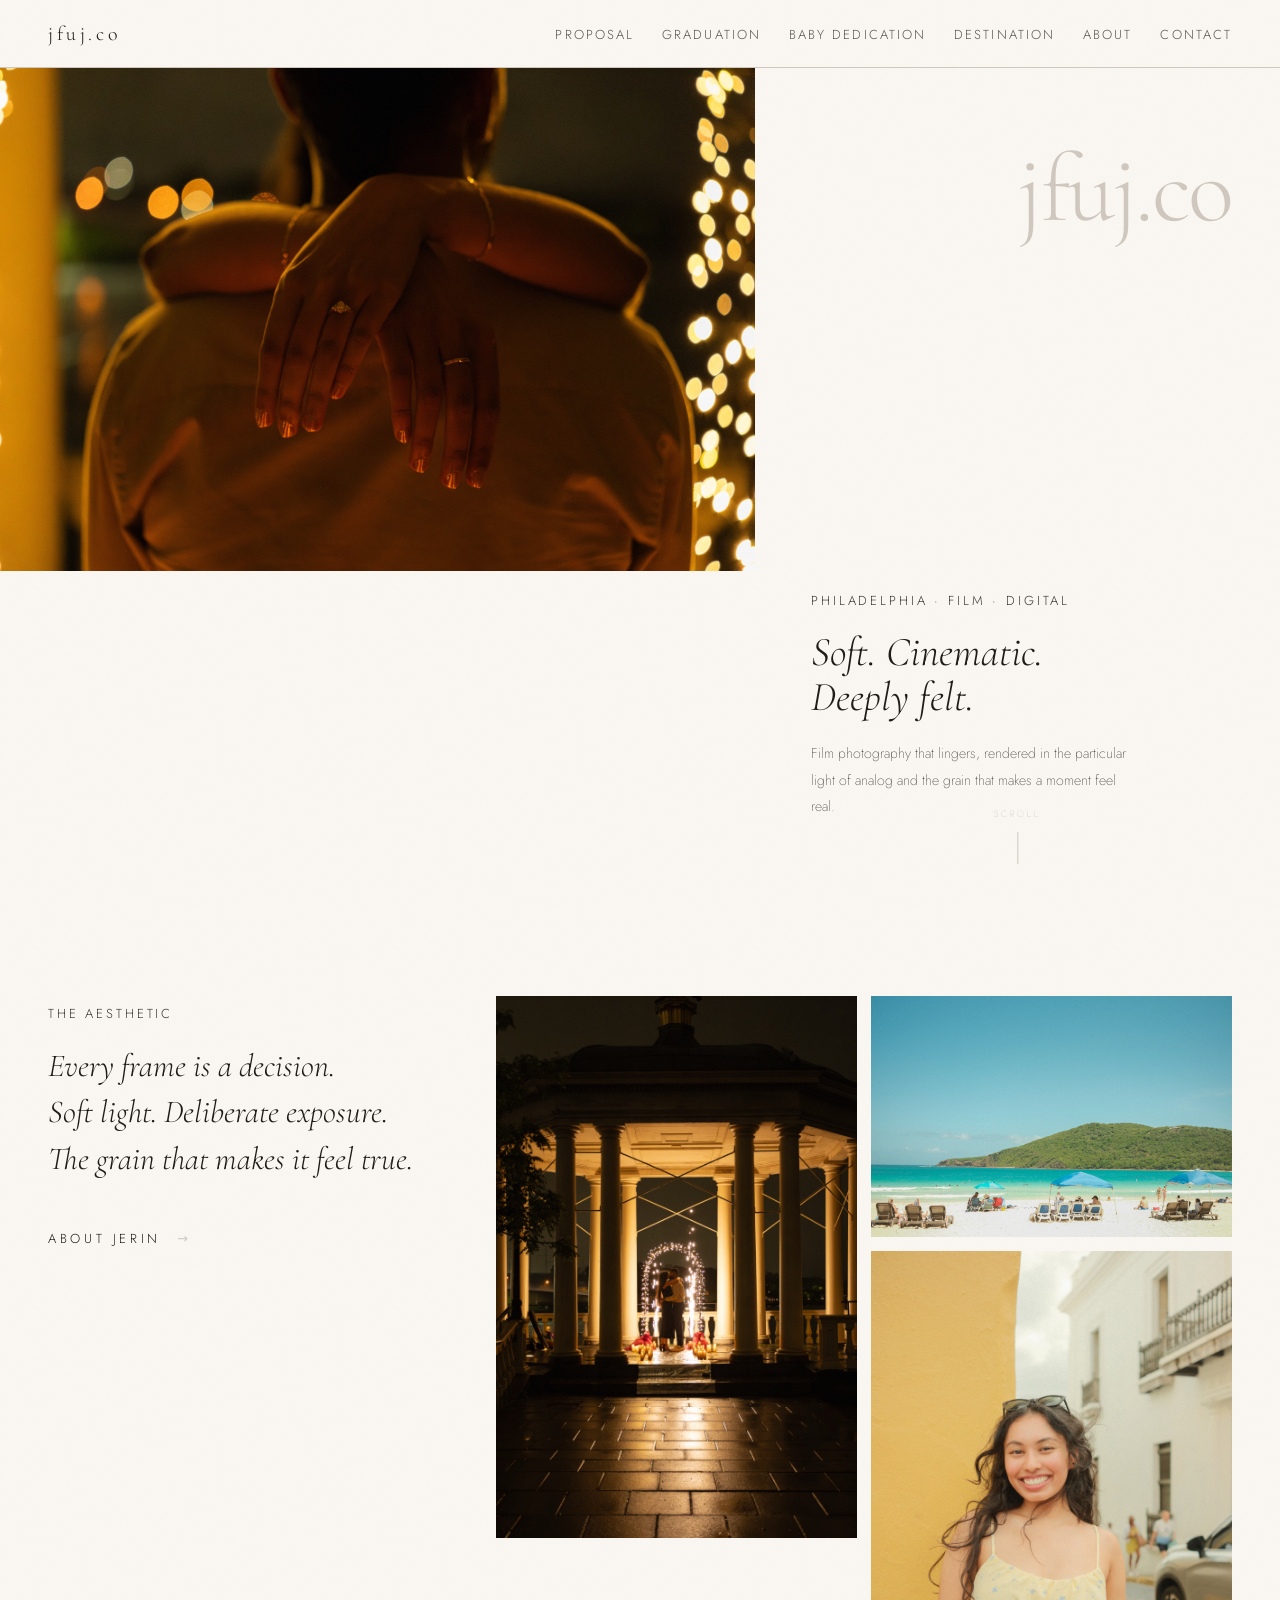
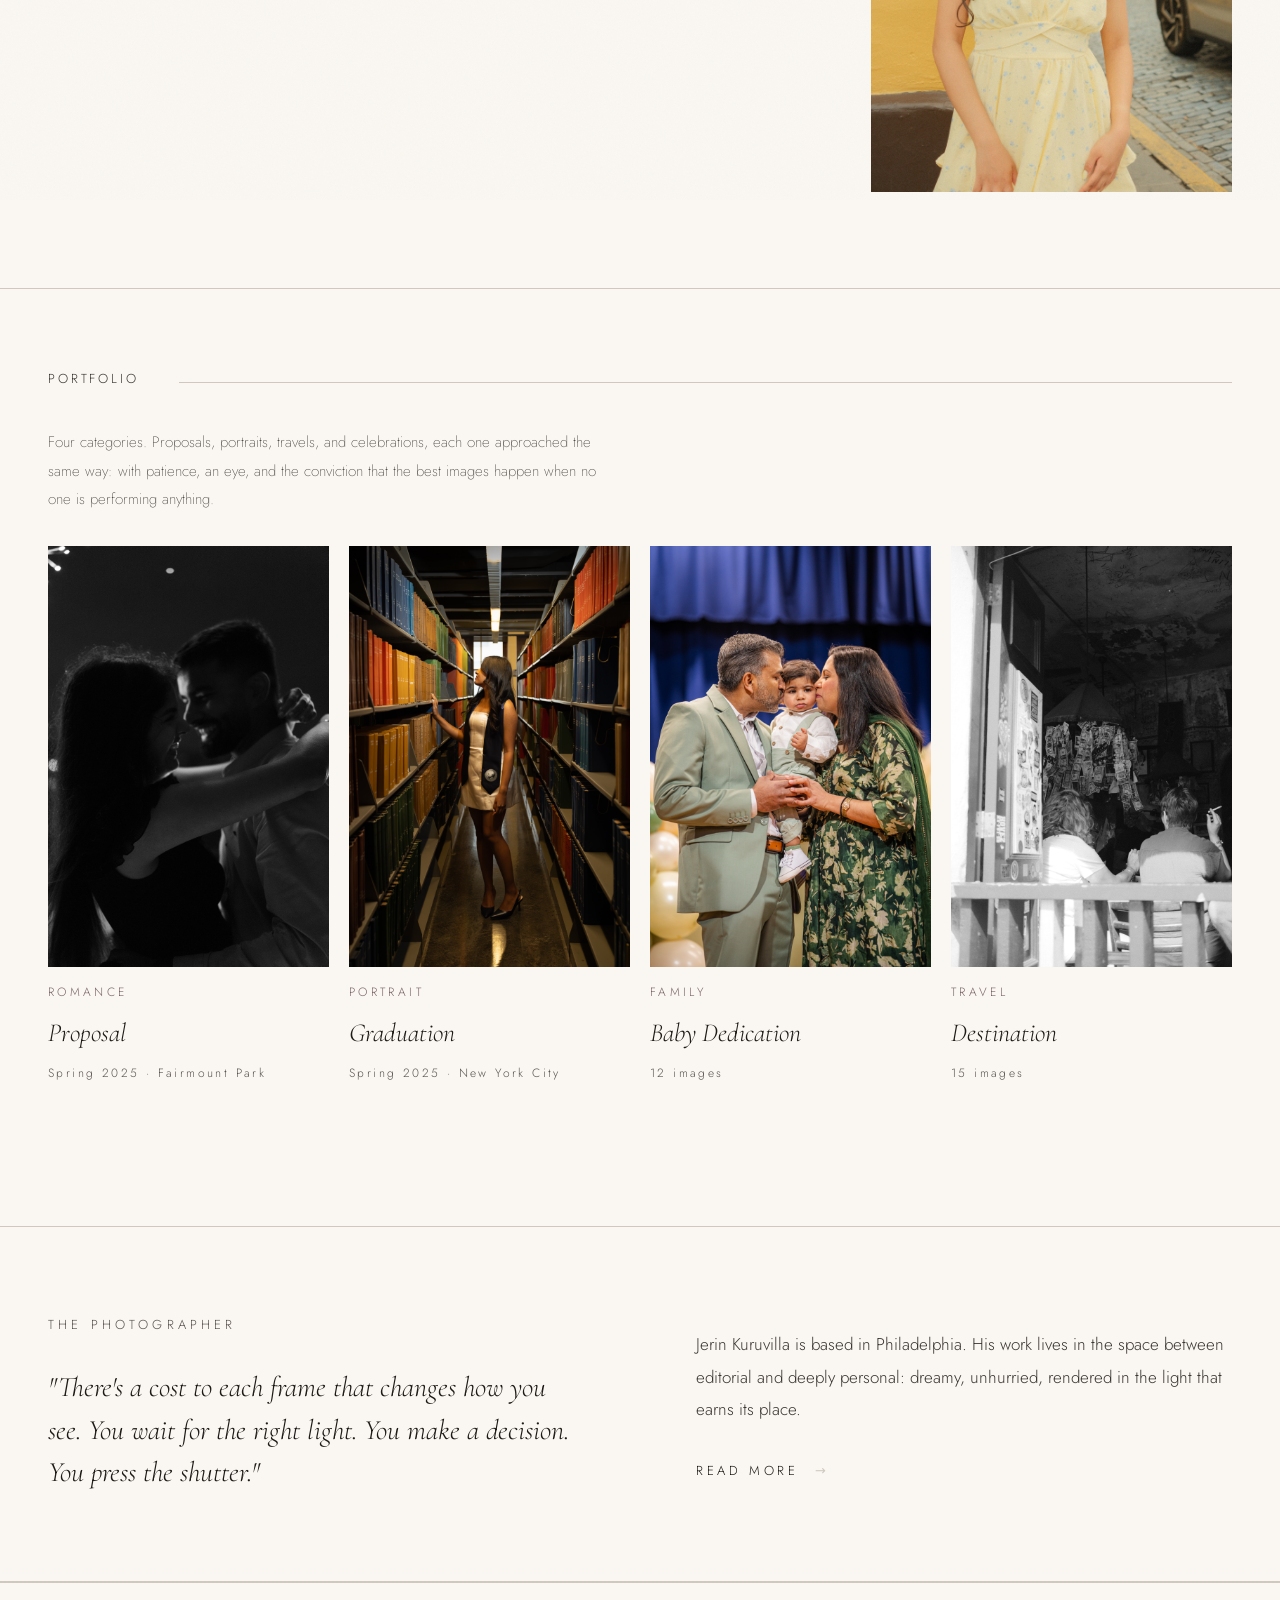
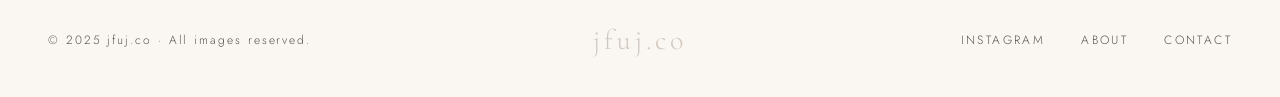
==== commit 377f387f: "Add data-driven portfolio workflow - portfolio.json: single config file for all shoots (cover, nav l" ====
--- a/index.html
+++ b/index.html
@@ -254,10 +254,6 @@
 <!-- Mobile nav overlay -->
 <div class="nav-overlay" id="navOverlay" aria-hidden="true">
     <a href="index.html">Home</a>
-    <a href="proposal-ryan-anusha.html">Proposal</a>
-    <a href="graduation-sara.html">Graduation</a>
-    <a href="blog-baby-dedication.html">Baby Dedication</a>
-    <a href="blog-destination.html">Destination</a>
     <a href="about.html">About</a>
     <a href="contact.html">Contact</a>
 </div>
@@ -268,10 +264,6 @@
     <nav class="nav" aria-label="Site navigation">
         <a href="index.html" class="nav-logo">jfuj.co</a>
         <ul class="nav-links">
-            <li><a href="proposal-ryan-anusha.html">Proposal</a></li>
-            <li><a href="graduation-sara.html">Graduation</a></li>
-            <li><a href="blog-baby-dedication.html">Baby Dedication</a></li>
-            <li><a href="blog-destination.html">Destination</a></li>
             <li><a href="about.html">About</a></li>
             <li><a href="contact.html">Contact</a></li>
         </ul>
@@ -342,38 +334,6 @@
         </div>
 
         <div class="portfolio-grid" id="stories">
-            <a href="proposal-ryan-anusha.html" class="portfolio-card reveal">
-                <div class="portfolio-card-img">
-                    <img src="images/Portfolio/proposal/DSCF0677.jpg" alt="Proposal, Ryan and Anusha" loading="lazy">
-                </div>
-                <span class="portfolio-card-label">Romance</span>
-                <span class="portfolio-card-name">Proposal</span>
-                <span class="portfolio-card-count">Spring 2025 · Fairmount Park</span>
-            </a>
-            <a href="graduation-sara.html" class="portfolio-card reveal">
-                <div class="portfolio-card-img">
-                    <img src="images/Portfolio/graduation/DSCF9671.jpg" alt="Graduation, Sara" loading="lazy">
-                </div>
-                <span class="portfolio-card-label">Portrait</span>
-                <span class="portfolio-card-name">Graduation</span>
-                <span class="portfolio-card-count">Spring 2025 · Philadelphia</span>
-            </a>
-            <a href="blog-destination.html" class="portfolio-card reveal">
-                <div class="portfolio-card-img">
-                    <img src="images/Portfolio/Destination/DSCF8236.jpg" alt="Destination photography" loading="lazy">
-                </div>
-                <span class="portfolio-card-label">Travel</span>
-                <span class="portfolio-card-name">Destination</span>
-                <span class="portfolio-card-count">15 images</span>
-            </a>
-            <a href="blog-baby-dedication.html" class="portfolio-card reveal">
-                <div class="portfolio-card-img">
-                    <img src="images/Portfolio/Baby%20Dedication/DSC09281.jpg" alt="Baby Dedication" loading="lazy">
-                </div>
-                <span class="portfolio-card-label">Family</span>
-                <span class="portfolio-card-name">Baby Dedication</span>
-                <span class="portfolio-card-count">12 images</span>
-            </a>
         </div>
 
         <!-- ABOUT STRIP -->
@@ -435,6 +395,7 @@
     reveals.forEach(el => observer.observe(el));
 
 </script>
+<script src="/portfolio.js" defer></script>
 
 </body>
 </html>
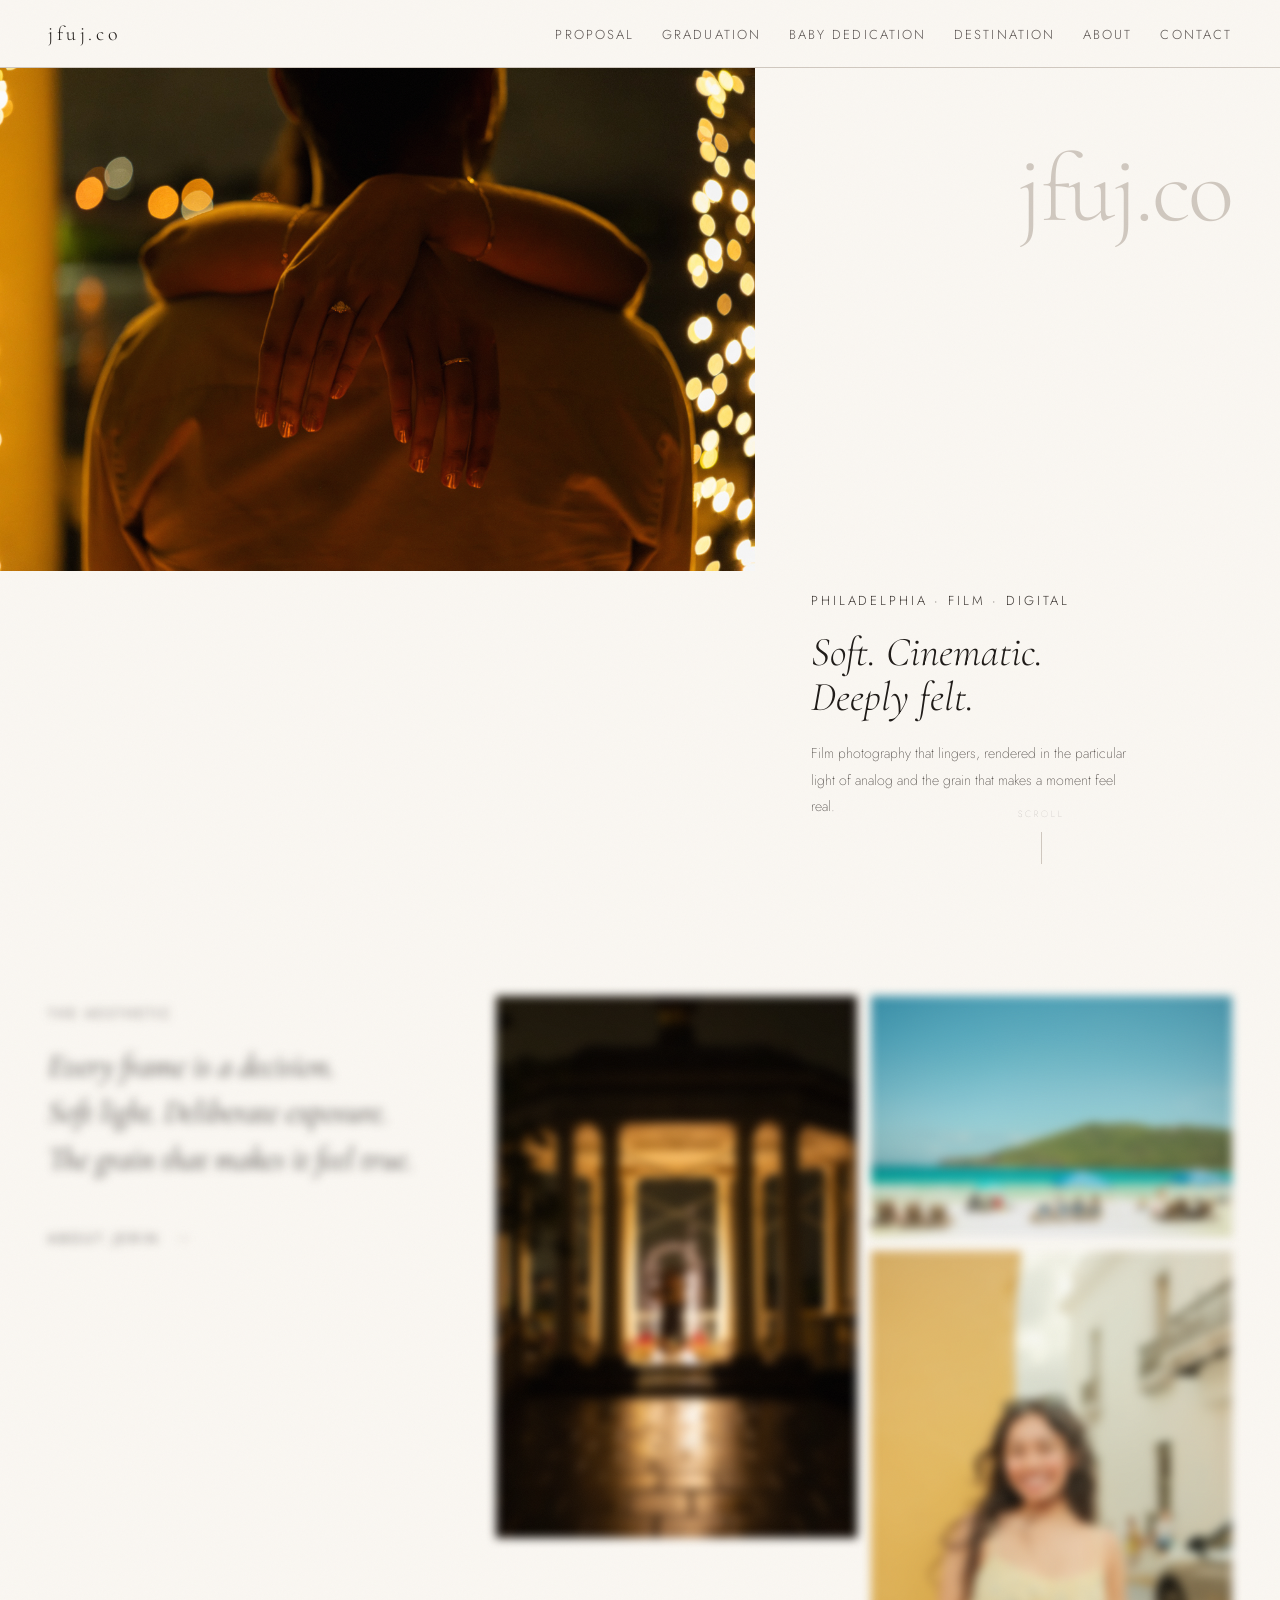
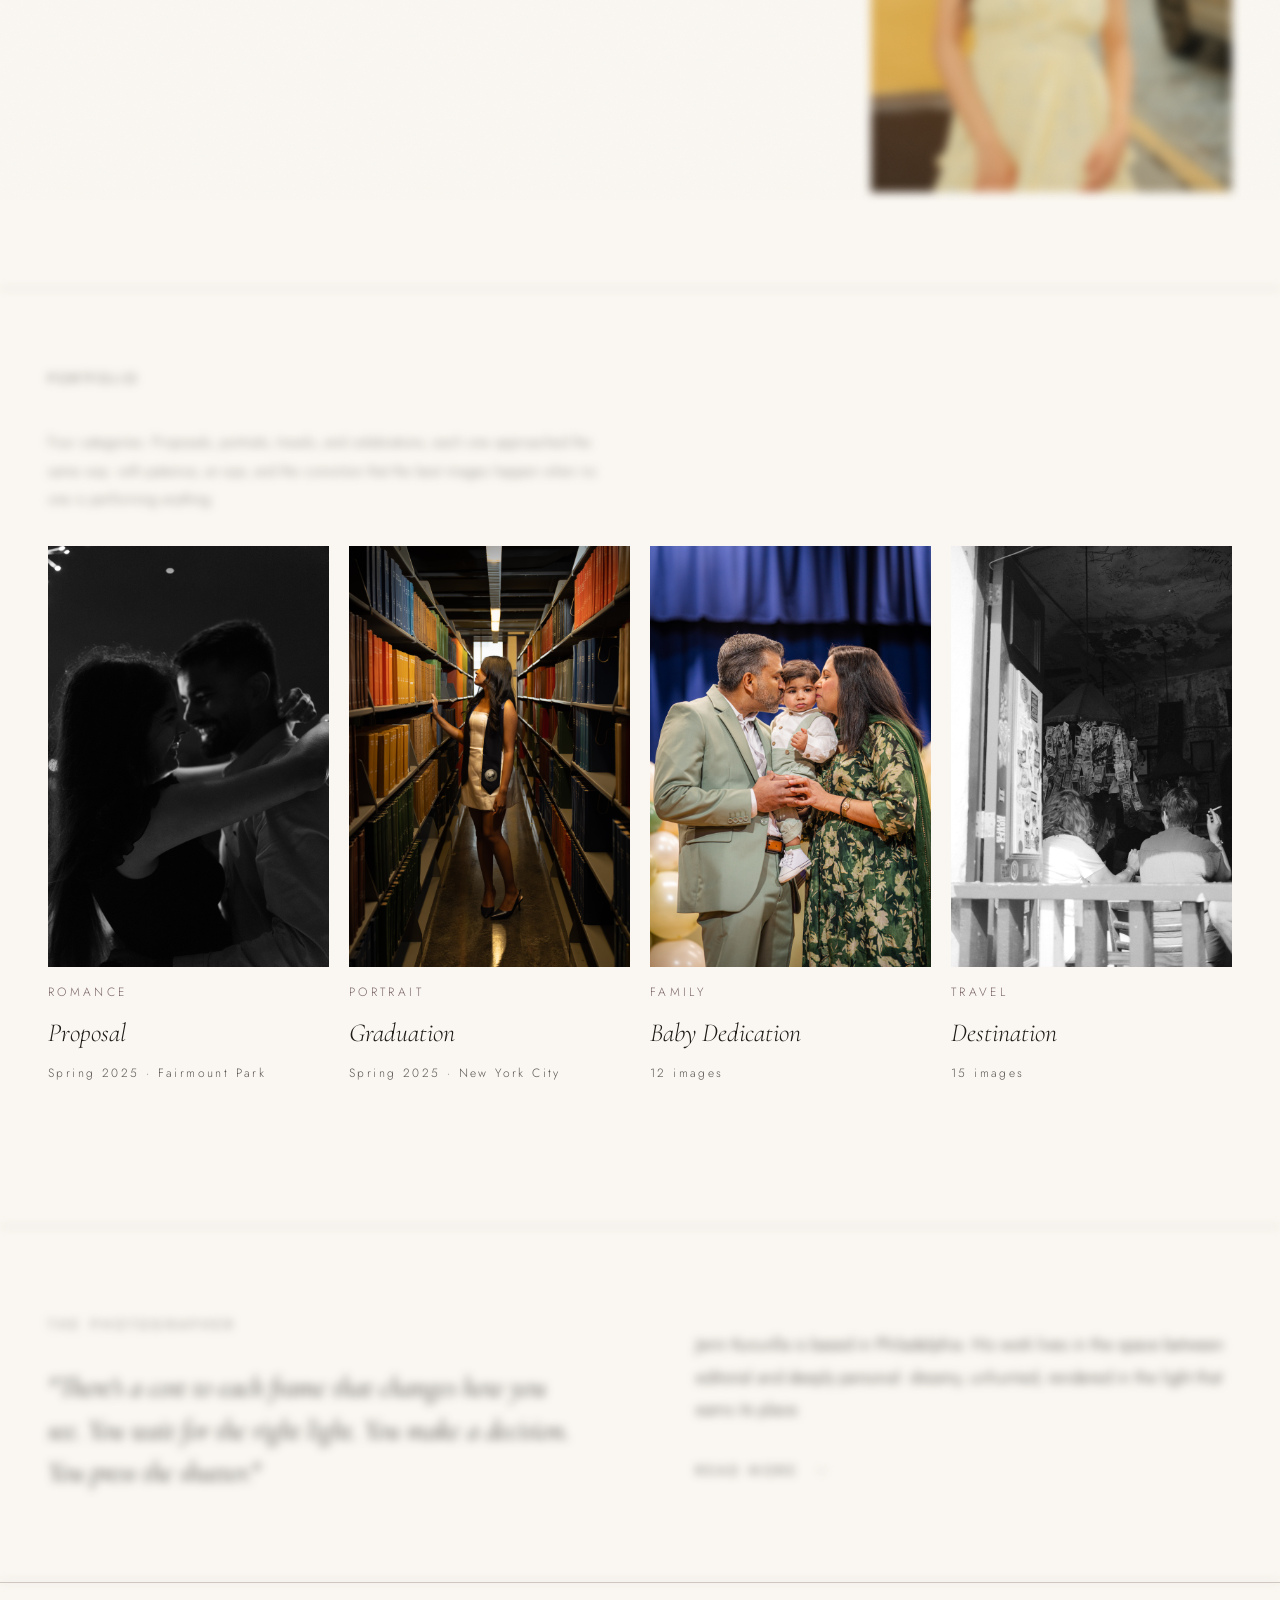
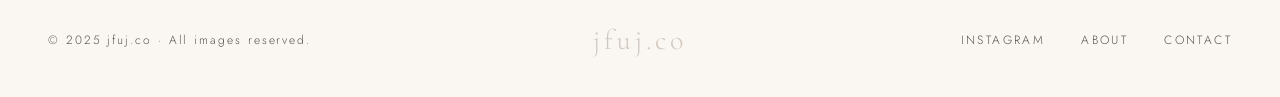
==== commit a5a7d4b2: "Modernize animations with blur-in reveals and bidirectional scroll triggers - Replace dated slow tra" ====
--- a/index.html
+++ b/index.html
@@ -91,6 +91,7 @@
             letter-spacing: .22em;
             text-transform: uppercase;
             color: var(--text-mid);
+            animation: slideUp .8s cubic-bezier(0.22, 1, 0.36, 1) .25s both;
         }
 
         .home-headline {
@@ -100,6 +101,7 @@
             font-size: clamp(2rem,3.2vw,3.5rem);
             line-height: 1.1;
             color: var(--text);
+            animation: slideUp 1s cubic-bezier(0.22, 1, 0.36, 1) .4s both;
         }
 
         .home-subline {
@@ -109,6 +111,7 @@
             line-height: 1.9;
             color: var(--text-mid);
             max-width: 320px;
+            animation: slideUp .9s cubic-bezier(0.22, 1, 0.36, 1) .56s both;
         }
 
         .home-hero-scroll {
@@ -126,6 +129,7 @@
             align-items: center;
             gap: .75rem;
             white-space: nowrap;
+            animation: slideUp .9s cubic-bezier(0.22, 1, 0.36, 1) .85s both;
         }
 
         .home-hero-scroll::after {
@@ -183,7 +187,7 @@
             width: 100%;
             height: auto;
             display: block;
-            transition: transform 1.8s cubic-bezier(.25,.46,.45,.94);
+            transition: transform .65s cubic-bezier(0.22, 1, 0.36, 1);
         }
 
         .style-band-img:hover img {
@@ -211,7 +215,15 @@
             flex-shrink: 0;
         }
 
-        .section-heading-rule { flex: 1; height: 1px; background: var(--sep); }
+        .section-heading-rule {
+            flex: 1;
+            height: 1px;
+            background: var(--sep);
+            transform: scaleX(0);
+            transform-origin: left;
+            transition: transform .95s cubic-bezier(0.22, 1, 0.36, 1) .15s;
+        }
+        .reveal.visible .section-heading-rule { transform: scaleX(1); }
 
         .portfolio-intro {
             padding: 0 var(--gutter) 2rem;
@@ -388,7 +400,14 @@
     const reveals = document.querySelectorAll('.reveal');
     const observer = new IntersectionObserver(
         entries => entries.forEach(e => {
-            if (e.isIntersecting) { e.target.classList.add('visible'); observer.unobserve(e.target); }
+            if (e.isIntersecting) {
+                e.target.classList.add('visible');
+            } else {
+                // Instant reset while off-screen so re-entry always animates
+                e.target.style.transition = 'none';
+                e.target.classList.remove('visible');
+                requestAnimationFrame(() => { e.target.style.transition = ''; });
+            }
         }),
         { threshold: 0.06 }
     );
--- a/style.css
+++ b/style.css
@@ -62,22 +62,31 @@
 
 /* ─── Page entrance ─── */
 .page {
-    animation: rise 1.2s cubic-bezier(.16,1,.3,1) both;
+    animation: rise .45s ease both;
     padding-top: var(--nav-h);
 }
 
 @keyframes rise {
-    from { opacity: 0; transform: translateY(12px); }
+    from { opacity: 0; }
+    to   { opacity: 1; }
+}
+
+/* Hero element slide-up — used for staggered hero text */
+@keyframes slideUp {
+    from { opacity: 0; transform: translateY(20px); }
     to   { opacity: 1; transform: translateY(0); }
 }
 
 /* ─── Scroll reveal ─── */
 .reveal {
     opacity: 0;
-    transform: translateY(24px);
-    transition: opacity .9s ease, transform .9s cubic-bezier(.16,1,.3,1);
-}
-.reveal.visible { opacity: 1; transform: translateY(0); }
+    transform: translateY(28px);
+    filter: blur(5px);
+    transition: opacity .9s cubic-bezier(0.22, 1, 0.36, 1),
+                transform .9s cubic-bezier(0.22, 1, 0.36, 1),
+                filter .75s ease;
+}
+.reveal.visible { opacity: 1; transform: translateY(0); filter: blur(0); }
 
 /* ═══════════════════════════════════
    NAVIGATION
@@ -390,7 +399,7 @@
     width: 100%;
     height: auto;
     display: block;
-    transition: transform 1.8s cubic-bezier(.25,.46,.45,.94);
+    transition: transform .65s cubic-bezier(0.22, 1, 0.36, 1);
 }
 
 .ed-img:hover img {
@@ -465,7 +474,7 @@
     width: 100%;
     height: auto;
     display: block;
-    transition: transform 1.8s cubic-bezier(.25,.46,.45,.94);
+    transition: transform .65s cubic-bezier(0.22, 1, 0.36, 1);
 }
 
 .story-card:hover .story-card-img img { transform: scale(1.04); }
@@ -729,7 +738,7 @@
     width: 100%;
     height: auto;
     display: block;
-    transition: transform 1.8s cubic-bezier(.25,.46,.45,.94);
+    transition: transform .65s cubic-bezier(0.22, 1, 0.36, 1);
 }
 
 .essay-img:hover img {
@@ -1168,7 +1177,7 @@
 .gallery-item img {
     width: 100%;
     display: block;
-    transition: transform 1.8s cubic-bezier(.25,.46,.45,.94);
+    transition: transform .65s cubic-bezier(0.22, 1, 0.36, 1);
 }
 
 .gallery-item:hover img {
@@ -1265,7 +1274,7 @@
     width: 100%;
     height: auto;
     display: block;
-    transition: transform 1.8s cubic-bezier(.25,.46,.45,.94);
+    transition: transform .65s cubic-bezier(0.22, 1, 0.36, 1);
 }
 
 .portfolio-card:hover .portfolio-card-img img {
@@ -1307,3 +1316,18 @@
     .portfolio-grid { grid-template-columns: 1fr 1fr; gap: .75rem; }
     .gallery-grid { columns: 1; }
 }
+
+/* ═══════════════════════════════════
+   REDUCED MOTION
+═══════════════════════════════════ */
+@media (prefers-reduced-motion: reduce) {
+    .grain  { animation: none; }
+    .page   { animation: none; opacity: 1; }
+    .hero-scroll::after,
+    .home-hero-scroll::after { animation: none; }
+    .home-tag, .home-headline, .home-subline,
+    .home-hero-ghost, .home-hero-scroll { animation: none; opacity: 1; transform: none; }
+    .reveal { opacity: 1; transform: none; filter: none; transition: none; }
+    .ed-img img, .story-card-img img, .essay-img img,
+    .gallery-item img, .portfolio-card-img img { transition: none; }
+}
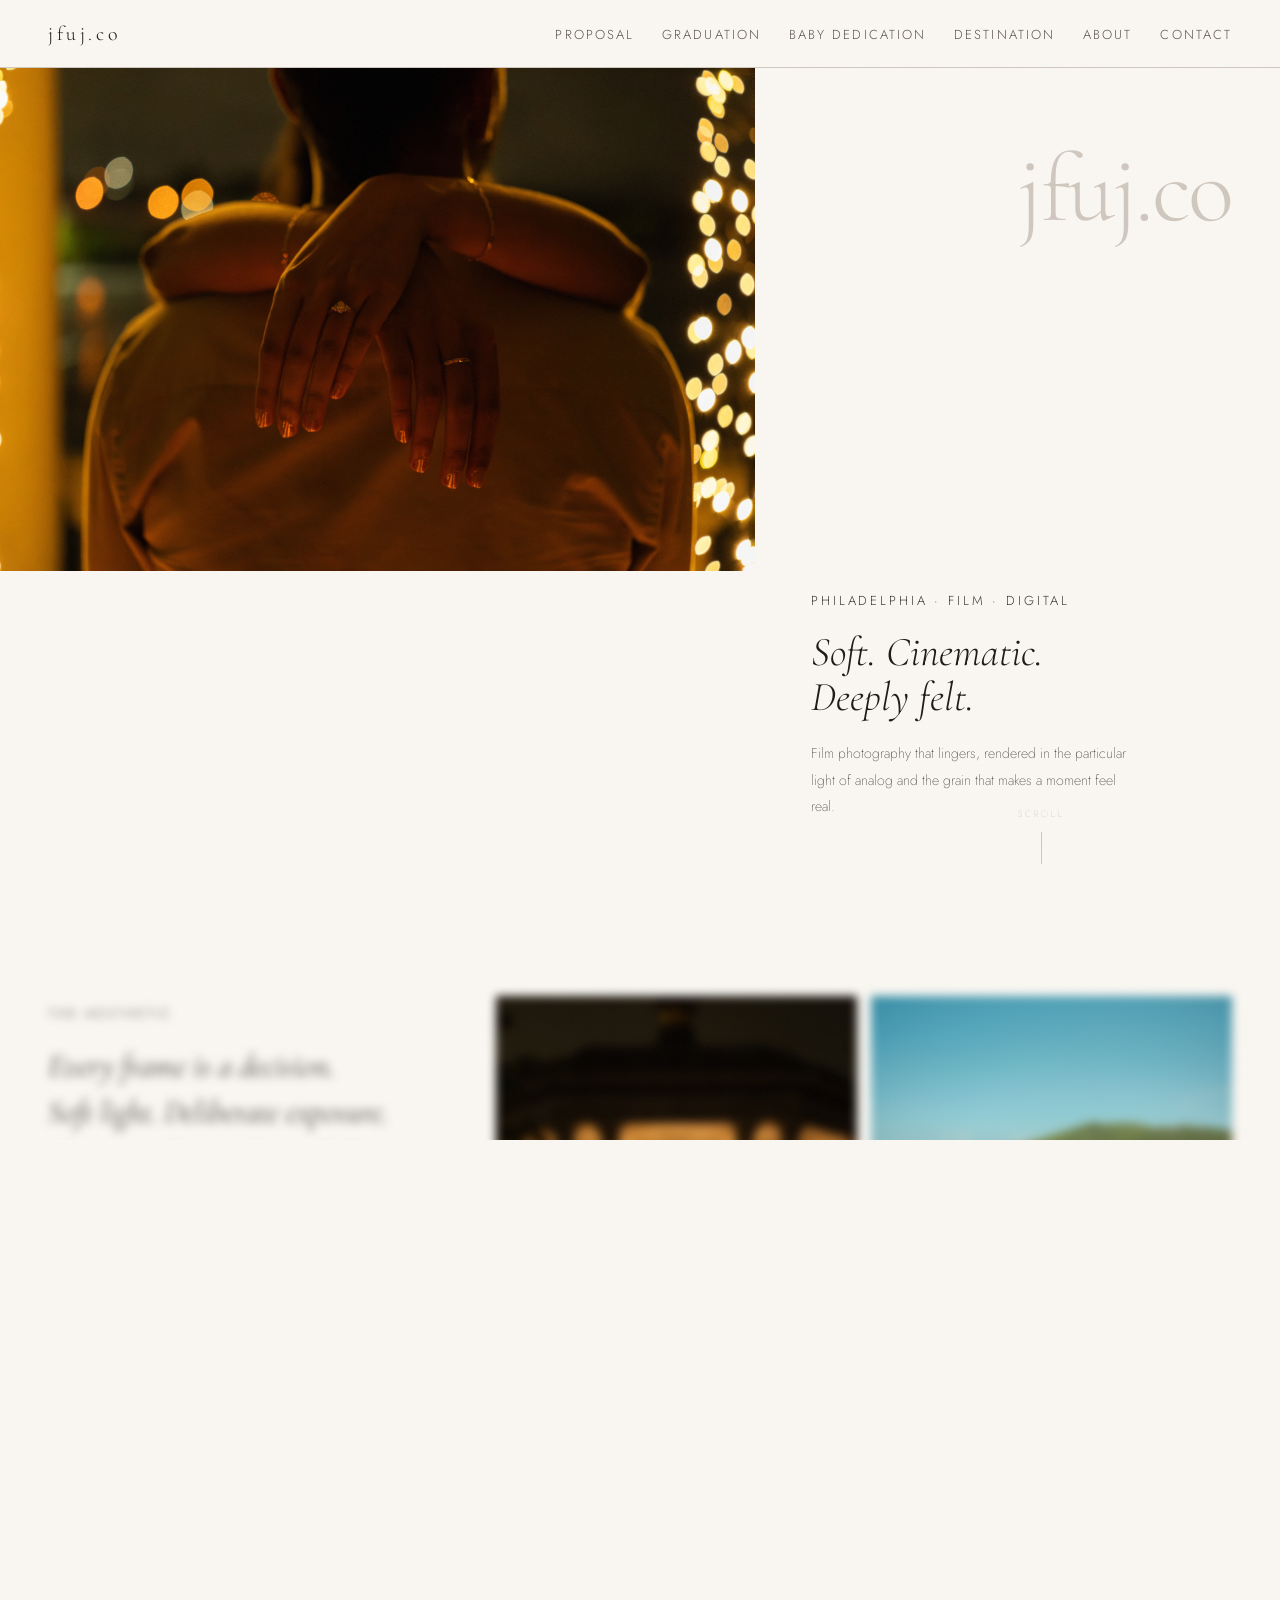
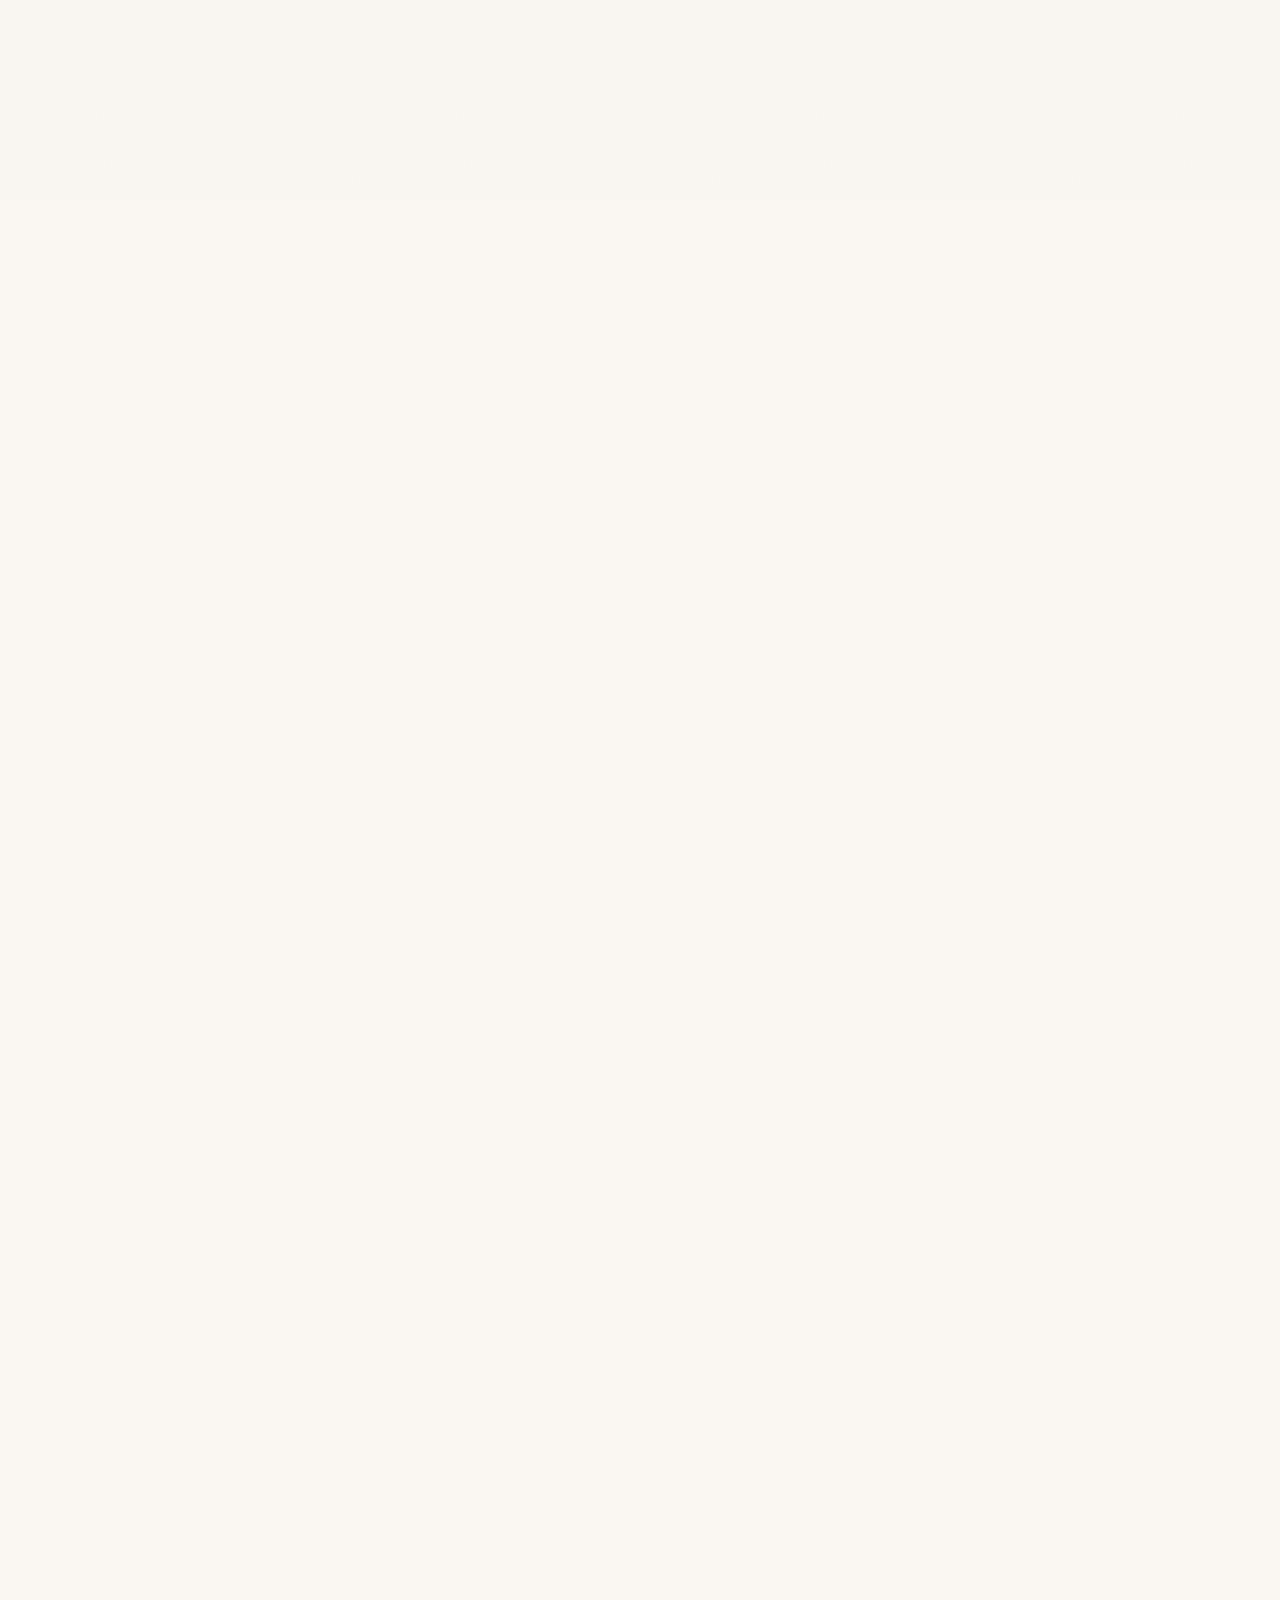
==== commit 14be900b: "Slow down mobile hero shrink: longer range + softer easing Extend scroll range from 220→480px and sw" ====
--- a/index.html
+++ b/index.html
@@ -42,6 +42,7 @@
     <link rel="preconnect" href="https://fonts.googleapis.com">
     <link rel="preconnect" href="https://fonts.gstatic.com" crossorigin>
     <link href="https://fonts.googleapis.com/css2?family=Cormorant+Garamond:ital,wght@0,300;0,400;1,300;1,400;1,500&family=Jost:wght@100;200;300&display=swap" rel="stylesheet">
+    <link rel="icon" type="image/png" href="/images/Jerin/Icon.png">
     <link rel="stylesheet" href="style.css">
     <style>
         .home-hero {
@@ -239,7 +240,9 @@
         }
 
         @media (max-width: 960px) {
-            .home-hero { grid-template-columns: 1fr; grid-template-rows: 58dvh auto; height: auto; min-height: auto; }
+            .home-hero { grid-template-columns: 1fr; grid-template-rows: auto auto; height: auto; min-height: auto; }
+            .home-hero-img { height: calc(100dvh - var(--nav-h)); }
+            .home-hero-img img { height: 100%; object-fit: cover; }
             .home-hero-ghost, .home-hero-scroll { display: none; }
             .home-hero-side { padding: 2.5rem 2rem 3rem; position: static; }
             .style-band { grid-template-columns: 1fr; gap: 2rem; padding: 4rem var(--gutter); }
@@ -251,7 +254,7 @@
         }
 
         @media (max-width: 600px) {
-            .home-hero { grid-template-rows: 55dvh auto; }
+            .home-hero-img { height: calc(100dvh - var(--nav-h)); }
             .style-band-right { grid-template-columns: 1fr; }
             .style-band-statement { font-size: clamp(1.25rem, 5vw, 1.75rem); }
             .section-heading { padding: 2rem var(--gutter) 1rem; gap: 1.25rem; }
@@ -413,6 +416,28 @@
     );
     reveals.forEach(el => observer.observe(el));
 
+    // Mobile hero: shrink from full-screen to ~55dvh as user scrolls down
+    (function() {
+        if (!window.matchMedia('(max-width: 960px)').matches) return;
+        if (window.matchMedia('(prefers-reduced-motion: reduce)').matches) return;
+        const heroImg = document.querySelector('.home-hero-img');
+        if (!heroImg) return;
+        const navH = 68;
+        const fullH = window.innerHeight - navH;
+        const targetH = Math.round(window.innerHeight * 0.55);
+        const range = 480; // px of scroll over which shrink completes
+        function easeOut(t) { return 1 - Math.pow(1 - t, 2); } // quadratic — gentle, floaty
+        let rafId = null;
+        function update() {
+            const p = Math.min(1, Math.max(0, window.scrollY / range));
+            heroImg.style.height = (fullH + (targetH - fullH) * easeOut(p)) + 'px';
+            rafId = null;
+        }
+        window.addEventListener('scroll', () => {
+            if (!rafId) rafId = requestAnimationFrame(update);
+        }, { passive: true });
+    })();
+
 </script>
 <script src="/portfolio.js" defer></script>
 
